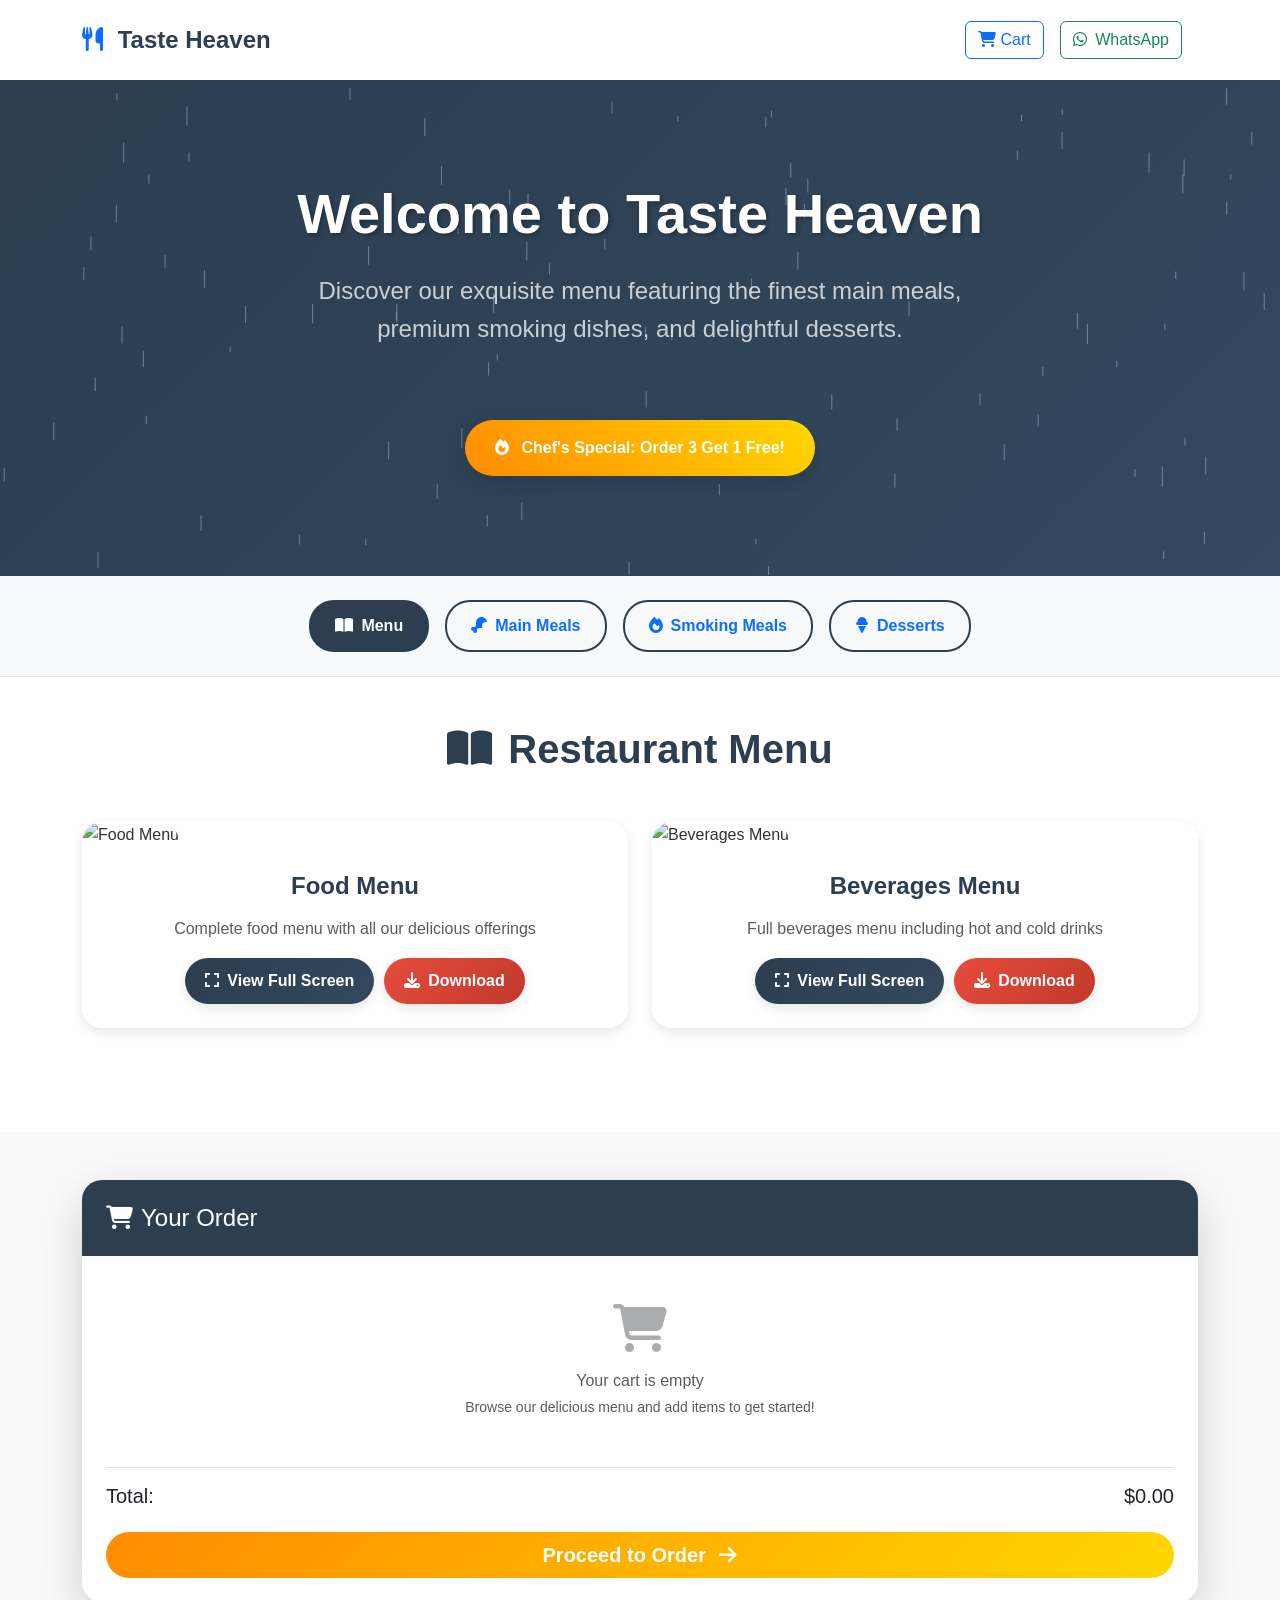
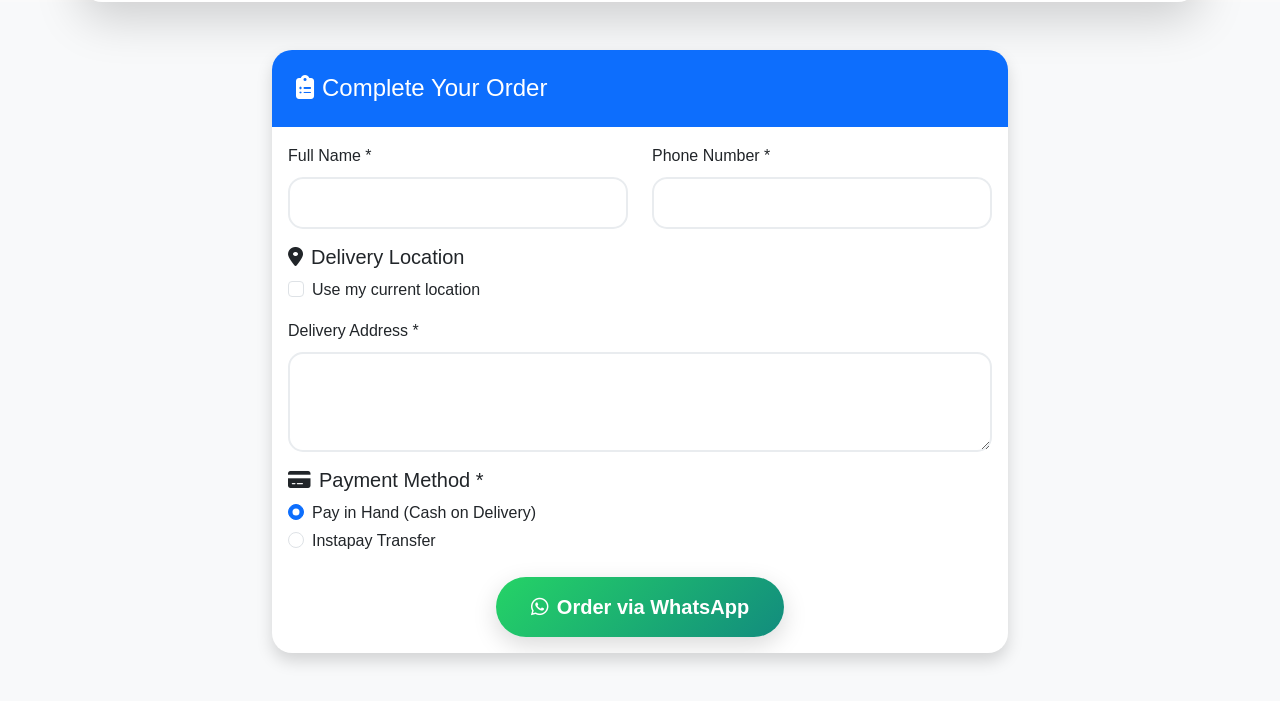
==== index.html @ 7d88e405 "rename home page" ====
<!DOCTYPE html>
<html lang="en">
<head>
    <meta charset="UTF-8">
    <meta name="viewport" content="width=device-width, initial-scale=1.0">
    <title>Restaurant Menu - Delicious Meals</title>
    <link href="https://cdnjs.cloudflare.com/ajax/libs/bootstrap/5.3.0/css/bootstrap.min.css" rel="stylesheet">
    <link href="https://cdnjs.cloudflare.com/ajax/libs/font-awesome/6.4.0/css/all.min.css" rel="stylesheet">
    <link rel="stylesheet" href="newPage.css">
</head>
<body>
    <!-- Navigation -->
    <nav class="navbar navbar-expand-lg navbar-light bg-white shadow-sm">
        <div class="container">
            <a class="navbar-brand fw-bold" href="#">
                <i class="fas fa-utensils me-2 text-primary"></i>
                <span id="site-title">Taste Heaven</span>
            </a>
            <div class="d-flex align-items-center">
                <button class="btn btn-outline-primary position-relative me-3" onclick="toggleCart()">
                    <i class="fas fa-shopping-cart"></i>
                    Cart
                    <span id="cart-count" class="badge bg-danger position-absolute top-0 start-100 translate-middle" style="display: none;">0</span>
                </button>
                <a href="#" class="btn btn-outline-success me-3" id="whatsappNavButton" title="Order on WhatsApp">
                    <i class="fab fa-whatsapp me-1"></i> WhatsApp
                </a>
            </div>
        </div>
    </nav>

    <!-- Hero Section -->
    <section class="hero-section text-center">
        <canvas id="rainCanvas"></canvas>
        <div class="container">
            <div class="row justify-content-center">
                <div class="col-md-10 col-lg-8">
                    <h1 class="display-3 fw-bolder mb-4">Welcome to Taste Heaven</h1>
                    <p class="lead fs-4 mb-5 opacity-75">Discover our exquisite menu featuring the finest main meals, premium smoking dishes, and delightful desserts.</p>
                </div>
            </div>
            <div class="sale-badge-container text-center mt-4">
                 <div class="sale-badge d-inline-block">
                    <i class="fas fa-fire me-2"></i> Chef's Special: Order 3 Get 1 Free!
                </div>
            </div>
        </div>
    </section>

    <!-- Menu Categories Navigation -->
    <section class="menu-nav-section py-4 bg-light">
        <div class="container">
            <div class="row justify-content-center">
                <div class="col-12">
                    <div class="d-flex justify-content-center flex-wrap gap-3">
                        <button class="btn btn-outline-primary category-btn active" data-category="menu">
                            <i class="fas fa-book-open me-2"></i>Menu
                        </button>
                        <button class="btn btn-outline-primary category-btn" data-category="main-meals">
                            <i class="fas fa-drumstick-bite me-2"></i>Main Meals
                        </button>
                        <button class="btn btn-outline-primary category-btn" data-category="smoking-meals">
                            <i class="fas fa-fire me-2"></i>Smoking Meals
                        </button>
                        <button class="btn btn-outline-primary category-btn" data-category="desserts">
                            <i class="fas fa-ice-cream me-2"></i>Desserts
                        </button>
                    </div>
                </div>
            </div>
        </div>
    </section>

    <!-- Menu Section -->
    <section class="menu-section py-5">
        <div class="container">
            <!-- Menu Section -->
            <div class="menu-category" id="menu">
                <h2 class="section-title text-center mb-5">
                    <i class="fas fa-book-open me-3"></i>Restaurant Menu
                </h2>
                <div class="row justify-content-center" id="menu-container">
                    <!-- Menu cards will be dynamically inserted here -->
                </div>
            </div>

            <!-- Main Meals Section -->
            <div class="menu-category" id="main-meals" style="display: none;">
                <h2 class="section-title text-center mb-5">
                    <i class="fas fa-drumstick-bite me-3"></i>Main Meals
                </h2>
                <div class="row" id="main-meals-container">
                    <!-- Main meal cards will be dynamically inserted here -->
                </div>
            </div>

            <!-- Smoking Meals Section -->
            <div class="menu-category" id="smoking-meals" style="display: none;">
                <h2 class="section-title text-center mb-5">
                    <i class="fas fa-fire me-3"></i>Smoking Meals
                </h2>
                <div class="row" id="smoking-meals-container">
                    <!-- Smoking meal cards will be dynamically inserted here -->
                </div>
            </div>

            <!-- Desserts Section -->
            <div class="menu-category" id="desserts" style="display: none;">
                <h2 class="section-title text-center mb-5">
                    <i class="fas fa-ice-cream me-3"></i>Desserts
                </h2>
                <div class="row" id="desserts-container">
                    <!-- Dessert cards will be dynamically inserted here -->
                </div>
            </div>
        </div>
    </section>

    <!-- Cart Section -->
    <div id="cartSection" class="container mt-5">
        <div class="card shadow-lg">
            <div class="card-header">
                <h4 class="mb-0"><i class="fas fa-shopping-cart me-2"></i>Your Order</h4>
            </div>
            <div class="card-body p-4">
                <div id="cartItems" class="mb-4">
                    <!-- Cart items will be dynamically inserted here -->
                </div>
                <div class="d-flex justify-content-between align-items-center border-top pt-3">
                    <h5 class="mb-0">Total:</h5>
                    <h5 class="mb-0 cart-total" id="cartTotal">$0.00</h5>
                </div>
                <div class="text-center mt-4">
                    <button class="btn btn-checkout btn-lg w-100" onclick="proceedToOrder()">
                        Proceed to Order <i class="fas fa-arrow-right ms-2"></i>
                    </button>
                </div>
            </div>
        </div>
    </div>

    <!-- Order Section -->
    <section class="py-5 bg-light" id="orderSection">
        <div class="container">
            <div class="row justify-content-center">
                <div class="col-lg-8">
                    <div class="card shadow">
                        <div class="card-header bg-primary text-white">
                            <h4 class="mb-0"><i class="fas fa-clipboard-list me-2"></i>Complete Your Order</h4>
                        </div>
                        <div class="card-body">
                            <form id="orderForm">
                                <div class="row">
                                    <div class="col-md-6 mb-3">
                                        <label for="customerName" class="form-label">Full Name *</label>
                                        <input type="text" class="form-control" id="customerName" required>
                                    </div>
                                    <div class="col-md-6 mb-3">
                                        <label for="customerPhone" class="form-label">Phone Number *</label>
                                        <input type="tel" class="form-control" id="customerPhone" required>
                                    </div>
                                </div>

                                <!-- Location Section -->
                                <div class="location-section">
                                    <h5><i class="fas fa-map-marker-alt me-2"></i>Delivery Location</h5>
                                    <div class="form-check mb-3">
                                        <input class="form-check-input" type="checkbox" id="useCurrentLocation">
                                        <label class="form-check-label" for="useCurrentLocation">
                                            Use my current location
                                        </label>
                                    </div>
                                    <div class="mb-3">
                                        <label for="deliveryAddress" class="form-label">Delivery Address *</label>
                                        <textarea class="form-control" id="deliveryAddress" rows="3" required></textarea>
                                    </div>
                                </div>

                                <!-- Payment Method -->
                                <div class="mb-4">
                                    <h5><i class="fas fa-credit-card me-2"></i>Payment Method *</h5>
                                    <div class="form-check">
                                        <input class="form-check-input" type="radio" name="paymentMethod" id="payInHand" value="Pay in Hand" required checked>
                                        <label class="form-check-label" for="payInHand">
                                            Pay in Hand (Cash on Delivery)
                                        </label>
                                    </div>
                                    <div class="form-check">
                                        <input class="form-check-input" type="radio" name="paymentMethod" id="instapay" value="Instapay" required>
                                        <label class="form-check-label" for="instapay">
                                            Instapay Transfer
                                        </label>
                                    </div>
                                </div>

                                <div class="text-center">
                                    <button type="submit" class="btn whatsapp-btn btn-lg">
                                        <i class="fab fa-whatsapp me-2"></i>Order via WhatsApp
                                    </button>
                                </div>
                            </form>
                        </div>
                    </div>
                </div>
            </div>
        </div>
    </section>

    <script src="https://cdnjs.cloudflare.com/ajax/libs/bootstrap/5.3.0/js/bootstrap.bundle.min.js"></script>
    <script src="newPage.js"></script>

    <!-- Toast Notification Container -->
    <div id="toast-container"></div>

    <!-- Full-screen Modal for Menu Images -->
    <div id="fullscreenModal" class="fullscreen-modal">
        <span class="modal-close" onclick="closeFullscreen()">&times;</span>
        <button class="modal-download" onclick="downloadCurrentImage()">
            <i class="fas fa-download me-2"></i>Download
        </button>
        <div class="fullscreen-modal-content">
            <img id="fullscreenImage" src="" alt="Menu">
        </div>
    </div>
</body>
</html>
---- newPage.css ----
:root {
    --primary-color: #2c3e50;
    --accent-color: #e74c3c;
    --text-color: #333;
    --bg-light: #f8f9fa;
    --shadow-light: 0 4px 12px rgba(0,0,0,0.1);
    --shadow-dark: 0 8px 25px rgba(0,0,0,0.15);
    --restaurant-orange: #ff8c00;
    --restaurant-gold: #ffd700;
}

body {
    font-family: 'Segoe UI', Tahoma, Geneva, Verdana, sans-serif;
    color: var(--text-color);
    line-height: 1.6;
    background: #fafafa;
}

.hero-section {
    background: linear-gradient(135deg, var(--primary-color), #34495e);
    color: white;
    padding: 100px 0;
    text-align: center;
    position: relative;
    overflow: hidden;
}

#rainCanvas {
    position: absolute;
    top: 0;
    left: 0;
    width: 100%;
    height: 100%;
    z-index: 0;
}

.hero-section .container {
    position: relative;
    z-index: 1;
}

.hero-section h1 {
    font-size: 3.5rem;
    font-weight: 700;
    margin-bottom: 1.5rem;
    text-shadow: 2px 2px 4px rgba(0,0,0,0.3);
}

.hero-section .lead {
    font-size: 1.3rem;
    margin-bottom: 2rem;
    opacity: 0.9;
}

.sale-badge {
    background: linear-gradient(45deg, var(--restaurant-orange), var(--restaurant-gold));
    color: white;
    padding: 15px 30px;
    border-radius: 50px;
    font-weight: bold;
    box-shadow: var(--shadow-dark);
    animation: pulse-badge 2s infinite;
}

@keyframes pulse-badge {
    0%, 100% { transform: scale(1); }
    50% { transform: scale(1.05); }
}

/* Menu Navigation */
.menu-nav-section {
    border-bottom: 1px solid #dee2e6;
}

.category-btn {
    padding: 12px 24px;
    font-weight: 600;
    border-radius: 25px;
    transition: all 0.3s ease;
    border: 2px solid var(--primary-color);
}

.category-btn:hover {
    background: var(--primary-color);
    color: white;
    transform: translateY(-2px);
}

.category-btn.active {
    background: var(--primary-color);
    color: white;
    border-color: var(--primary-color);
}

/* Menu Section */
.menu-section {
    background: white;
}

.section-title {
    color: var(--primary-color);
    font-weight: 700;
    font-size: 2.5rem;
    margin-bottom: 3rem;
}

/* Menu Item Cards */
.menu-item-card {
    background: white;
    border-radius: 20px;
    box-shadow: var(--shadow-light);
    transition: all 0.4s ease;
    overflow: hidden;
    margin-bottom: 2rem;
    border: none;
}

.menu-item-card:hover {
    transform: translateY(-10px);
    box-shadow: var(--shadow-dark);
}

/* Menu PDF Cards */
.menu-pdf-card {
    background: white;
    border-radius: 20px;
    box-shadow: var(--shadow-light);
    transition: all 0.4s ease;
    overflow: hidden;
    margin-bottom: 2rem;
    border: none;
    cursor: pointer;
}

.menu-pdf-card:hover {
    transform: translateY(-10px);
    box-shadow: var(--shadow-dark);
}

.menu-pdf-image {
    width: 100%;
    height: 400px;
    object-fit: cover;
    border-radius: 20px 20px 0 0;
}

.menu-pdf-content {
    padding: 1.5rem;
    text-align: center;
}

.menu-pdf-title {
    font-size: 1.5rem;
    font-weight: 700;
    color: var(--primary-color);
    margin-bottom: 1rem;
}

.menu-pdf-actions {
    display: flex;
    gap: 10px;
    justify-content: center;
}

.fullscreen-btn, .download-btn {
    background: linear-gradient(135deg, var(--primary-color), #34495e);
    border: none;
    padding: 10px 20px;
    font-weight: bold;
    border-radius: 25px;
    transition: all 0.4s ease;
    color: white;
    box-shadow: var(--shadow-light);
}

.fullscreen-btn:hover, .download-btn:hover {
    background: linear-gradient(135deg, #34495e, var(--primary-color));
    transform: translateY(-2px);
    box-shadow: var(--shadow-dark);
    color: white;
}

.download-btn {
    background: linear-gradient(135deg, var(--accent-color), #c0392b);
}

.download-btn:hover {
    background: linear-gradient(135deg, #c0392b, var(--accent-color));
}

/* Full-screen Modal */
.fullscreen-modal {
    display: none;
    position: fixed;
    z-index: 9999;
    left: 0;
    top: 0;
    width: 100%;
    height: 100%;
    background-color: rgba(0, 0, 0, 0.9);
}

.fullscreen-modal-content {
    position: absolute;
    top: 50%;
    left: 50%;
    transform: translate(-50%, -50%);
    max-width: 90%;
    max-height: 90%;
}

.fullscreen-modal img {
    width: 100%;
    height: auto;
    border-radius: 10px;
}

.modal-close {
    position: absolute;
    top: 20px;
    right: 35px;
    color: #f1f1f1;
    font-size: 40px;
    font-weight: bold;
    cursor: pointer;
    z-index: 10000;
}

.modal-close:hover {
    color: var(--accent-color);
}

.modal-download {
    position: absolute;
    top: 20px;
    left: 35px;
    background: var(--accent-color);
    color: white;
    border: none;
    padding: 10px 20px;
    border-radius: 25px;
    cursor: pointer;
    font-weight: bold;
    z-index: 10000;
}

.modal-download:hover {
    background: #c0392b;
}

.menu-item-image {
    width: 100%;
    height: 250px;
    object-fit: cover;
    border-radius: 20px 20px 0 0;
}

.menu-item-content {
    padding: 1.5rem;
}

.menu-item-title {
    font-size: 1.5rem;
    font-weight: 700;
    color: var(--primary-color);
    margin-bottom: 0.5rem;
}

.menu-item-description {
    color: #666;
    font-size: 0.95rem;
    margin-bottom: 1rem;
    line-height: 1.5;
}

.menu-item-price {
    font-size: 1.5rem;
    font-weight: 700;
    color: var(--accent-color);
    margin-bottom: 1rem;
}

.menu-item-actions {
    display: flex;
    align-items: center;
    justify-content: space-between;
    margin-top: 1rem;
}

.quantity-control {
    display: flex;
    align-items: center;
    background: #f8f9fa;
    border-radius: 25px;
    padding: 5px;
}

.quantity-control button {
    background: var(--primary-color);
    color: white;
    border: none;
    width: 35px;
    height: 35px;
    border-radius: 50%;
    font-weight: bold;
    transition: all 0.3s ease;
}

.quantity-control button:hover {
    background: var(--accent-color);
    transform: scale(1.1);
}

.quantity-control span {
    margin: 0 15px;
    font-weight: 600;
    min-width: 30px;
    text-align: center;
}

.add-to-cart-btn {
    background: linear-gradient(135deg, var(--accent-color), #c0392b);
    border: none;
    padding: 12px 20px;
    font-weight: bold;
    border-radius: 25px;
    transition: all 0.4s ease;
    color: white;
    box-shadow: var(--shadow-light);
    position: relative;
    overflow: hidden;
}

.add-to-cart-btn:hover {
    background: linear-gradient(135deg, #c0392b, #a93226);
    transform: translateY(-2px);
    box-shadow: var(--shadow-dark);
    color: white;
}

.add-to-cart-btn::before {
    content: '';
    position: absolute;
    top: 0;
    left: -100%;
    width: 100%;
    height: 100%;
    background: linear-gradient(90deg, transparent, rgba(255,255,255,0.3), transparent);
    transition: left 0.5s ease;
}

.add-to-cart-btn:hover::before {
    left: 100%;
}

/* Cart Styles */
#cart-count {
    background: var(--accent-color);
    color: white;
    border-radius: 50%;
    padding: 5px 8px;
    font-size: 12px;
    font-weight: bold;
    animation: bounce 0.6s ease;
}

@keyframes bounce {
    0%, 20%, 50%, 80%, 100% { transform: translateY(0); }
    40% { transform: translateY(-10px); }
    60% { transform: translateY(-5px); }
}

.cart-item {
    border-bottom: 1px solid #eee;
    padding: 1rem 0;
    display: flex;
    align-items: center;
    gap: 1rem;
}

.cart-item:last-child {
    border-bottom: none;
}

.cart-item-image {
    width: 80px;
    height: 80px;
    object-fit: cover;
    border-radius: 10px;
}

.cart-item-details {
    flex: 1;
}

.cart-item-title {
    font-weight: 600;
    margin-bottom: 0.25rem;
}

.cart-item-price {
    color: var(--accent-color);
    font-weight: 600;
}

.cart-item-actions {
    display: flex;
    align-items: center;
    gap: 1rem;
}

.cart-item-quantity {
    display: flex;
    align-items: center;
    background: #f8f9fa;
    border-radius: 20px;
    padding: 5px;
}

.cart-item-quantity button {
    background: var(--primary-color);
    color: white;
    border: none;
    width: 30px;
    height: 30px;
    border-radius: 50%;
    font-size: 14px;
    font-weight: bold;
}

.cart-item-quantity span {
    margin: 0 10px;
    font-weight: 600;
    min-width: 20px;
    text-align: center;
}

.cart-item-delete-btn {
    background: var(--accent-color);
    color: white;
    border: none;
    width: 35px;
    height: 35px;
    border-radius: 50%;
    transition: all 0.3s ease;
}

.cart-item-delete-btn:hover {
    background: #c0392b;
    transform: scale(1.1);
}

/* Button Styles */
.btn-primary {
    background: linear-gradient(135deg, var(--accent-color), #c0392b);
    border: none;
    padding: 15px 35px;
    font-weight: bold;
    border-radius: 30px;
    transition: all 0.4s ease;
    font-size: 18px;
    box-shadow: var(--shadow-dark);
}

.btn-primary:hover {
    background: linear-gradient(135deg, #c0392b, #a93226);
    transform: translateY(-3px);
    box-shadow: 0 10px 30px rgba(231, 76, 60, 0.4);
}

.whatsapp-btn {
    background: linear-gradient(135deg, #25D366, #128C7E);
    border: none;
    padding: 15px 35px;
    font-weight: bold;
    border-radius: 30px;
    transition: all 0.4s ease;
    color: white;
    box-shadow: var(--shadow-dark);
}

.whatsapp-btn:hover {
    background: linear-gradient(135deg, #128C7E, #075E54);
    transform: translateY(-3px);
    box-shadow: 0 10px 30px rgba(37, 211, 102, 0.4);
    color: white;
}

.btn-checkout {
    background: linear-gradient(135deg, var(--restaurant-orange), var(--restaurant-gold));
    border: none;
    color: white;
    font-weight: bold;
    border-radius: 30px;
    transition: all 0.4s ease;
}

.btn-checkout:hover {
    background: linear-gradient(135deg, var(--restaurant-gold), var(--restaurant-orange));
    transform: translateY(-3px);
    color: white;
}

/* Form Styles */
.form-control {
    border-radius: 15px;
    border: 2px solid #e9ecef;
    padding: 12px 18px;
    transition: all 0.3s ease;
}

.form-control:focus {
    border-color: var(--primary-color);
    box-shadow: 0 0 0 0.2rem rgba(44, 62, 80, 0.25);
}

/* Card Styles */
.card {
    border: none;
    border-radius: 20px;
    box-shadow: var(--shadow-light);
    overflow: hidden;
}

.card-header {
    background: var(--primary-color);
    color: white;
    border: none;
    padding: 1.5rem;
}

/* Navigation Styles */
.navbar {
    padding: 1rem 0;
    transition: all 0.3s ease;
}

.navbar-brand {
    font-size: 1.5rem;
    color: var(--primary-color);
}

/* Toast Notifications */
#toast-container {
    position: fixed;
    top: 20px;
    right: 20px;
    z-index: 9999;
    max-width: 350px;
}

.toast-notification {
    background: #333;
    color: white;
    padding: 15px 20px;
    border-radius: 10px;
    margin-bottom: 10px;
    box-shadow: var(--shadow-dark);
    transform: translateX(100%);
    opacity: 0;
    transition: all 0.4s ease;
}

.toast-notification.show {
    transform: translateX(0);
    opacity: 1;
}

.toast-notification.error {
    background: var(--accent-color);
}

.toast-notification.success {
    background: #28a745;
}

.toast-notification.info {
    background: #17a2b8;
}

/* Responsive Design */
@media (max-width: 768px) {
    .hero-section {
        padding: 60px 0;
    }
    
    .hero-section h1 {
        font-size: 2.2rem;
        line-height: 1.2;
    }
    
    .hero-section .lead {
        font-size: 1.1rem;
        margin-bottom: 1.5rem;
    }
    
    .sale-badge {
        padding: 10px 20px;
        font-size: 14px;
    }
    
    /* Menu navigation improvements */
    .menu-nav-section {
        padding: 20px 0;
    }
    
    .category-btn {
        padding: 8px 16px;
        font-size: 13px;
        margin: 5px;
        min-width: auto;
    }
    
    /* Menu item cards mobile optimization */
    .menu-item-card {
        margin-bottom: 1rem;
        border-radius: 15px;
    }
    
    .menu-item-image {
        height: 180px;
    }
    
    .menu-item-content {
        padding: 1rem;
    }
    
    .menu-item-title {
        font-size: 1.2rem;
        margin-bottom: 0.5rem;
    }
    
    .menu-item-description {
        font-size: 0.85rem;
        margin-bottom: 0.8rem;
        line-height: 1.4;
    }
    
    .menu-item-price {
        font-size: 1.3rem;
        margin-bottom: 0.8rem;
    }
    
    .menu-item-actions {
        flex-direction: column;
        gap: 0.8rem;
        align-items: stretch;
    }
    
    .quantity-control {
        justify-content: center;
        padding: 8px;
    }
    
    .quantity-control button {
        width: 32px;
        height: 32px;
        font-size: 16px;
    }
    
    .quantity-control span {
        margin: 0 12px;
        font-size: 16px;
    }
    
    .add-to-cart-btn {
        padding: 10px 16px;
        font-size: 14px;
        border-radius: 20px;
    }
    
    /* Menu PDF cards mobile optimization */
    .menu-pdf-card {
        margin-bottom: 1.5rem;
        border-radius: 15px;
    }
    
    .menu-pdf-image {
        height: 250px;
    }
    
    .menu-pdf-content {
        padding: 1rem;
    }
    
    .menu-pdf-title {
        font-size: 1.3rem;
        margin-bottom: 0.8rem;
    }
    
    .menu-pdf-actions {
        flex-direction: column;
        gap: 8px;
    }
    
    .fullscreen-btn, .download-btn {
        padding: 8px 16px;
        font-size: 13px;
        border-radius: 20px;
    }
    
    /* Cart improvements */
    .cart-item {
        padding: 0.8rem 0;
        gap: 0.8rem;
    }
    
    .cart-item-image {
        width: 60px;
        height: 60px;
    }
    
    .cart-item-title {
        font-size: 14px;
    }
    
    .cart-item-price {
        font-size: 13px;
    }
    
    .cart-item-quantity button {
        width: 28px;
        height: 28px;
        font-size: 12px;
    }
    
    .cart-item-quantity span {
        margin: 0 8px;
        font-size: 14px;
    }
    
    .cart-item-delete-btn {
        width: 30px;
        height: 30px;
        font-size: 12px;
    }
    
    /* Modal improvements */
    .modal-close {
        font-size: 28px;
        top: 15px;
        right: 15px;
    }
    
    .modal-download {
        top: 15px;
        left: 15px;
        padding: 6px 12px;
        font-size: 12px;
        border-radius: 15px;
    }
    
    .fullscreen-modal-content {
        max-width: 95%;
        max-height: 85%;
    }
    
    /* Section spacing */
    .menu-section {
        padding: 2rem 0;
    }
    
    .section-title {
        font-size: 2rem;
        margin-bottom: 2rem;
    }
    
    /* Form improvements */
    .form-control {
        padding: 10px 15px;
        font-size: 14px;
    }
    
    .btn-lg {
        padding: 12px 25px;
        font-size: 16px;
    }
    
    /* Navigation improvements */
    .navbar {
        padding: 0.8rem 0;
    }
    
    .navbar-brand {
        font-size: 1.3rem;
    }
    
    .btn {
        font-size: 13px;
        padding: 8px 16px;
    }
}

/* Extra small devices (phones, 576px and down) */
@media (max-width: 576px) {
    .hero-section {
        padding: 40px 0;
    }
    
    .hero-section h1 {
        font-size: 1.8rem;
    }
    
    .hero-section .lead {
        font-size: 1rem;
    }
    
    .category-btn {
        padding: 6px 12px;
        font-size: 12px;
        margin: 3px;
    }
    
    .menu-item-image {
        height: 150px;
    }
    
    .menu-item-title {
        font-size: 1.1rem;
    }
    
    .menu-item-description {
        font-size: 0.8rem;
    }
    
    .menu-item-price {
        font-size: 1.2rem;
    }
    
    .menu-pdf-image {
        height: 200px;
    }
    
    .section-title {
        font-size: 1.8rem;
    }
    
    .container {
        padding-left: 10px;
        padding-right: 10px;
    }
}

/* Touch-friendly enhancements */
@media (max-width: 768px) and (pointer: coarse) {
    /* Increase touch targets for better mobile interaction */
    .btn, .category-btn {
        min-height: 44px; /* Apple's recommended touch target */
        min-width: 44px;
    }
    
    .add-to-cart-btn {
        min-height: 48px;
        font-weight: 600;
    }
    
    .quantity-control button {
        min-height: 40px;
        min-width: 40px;
    }
    
    .cart-item-delete-btn {
        min-height: 40px;
        min-width: 40px;
    }
    
    /* Improve spacing for finger navigation */
    .menu-item-actions {
        gap: 1rem;
    }
    
    .cart-item-actions {
        gap: 1rem;
    }
}
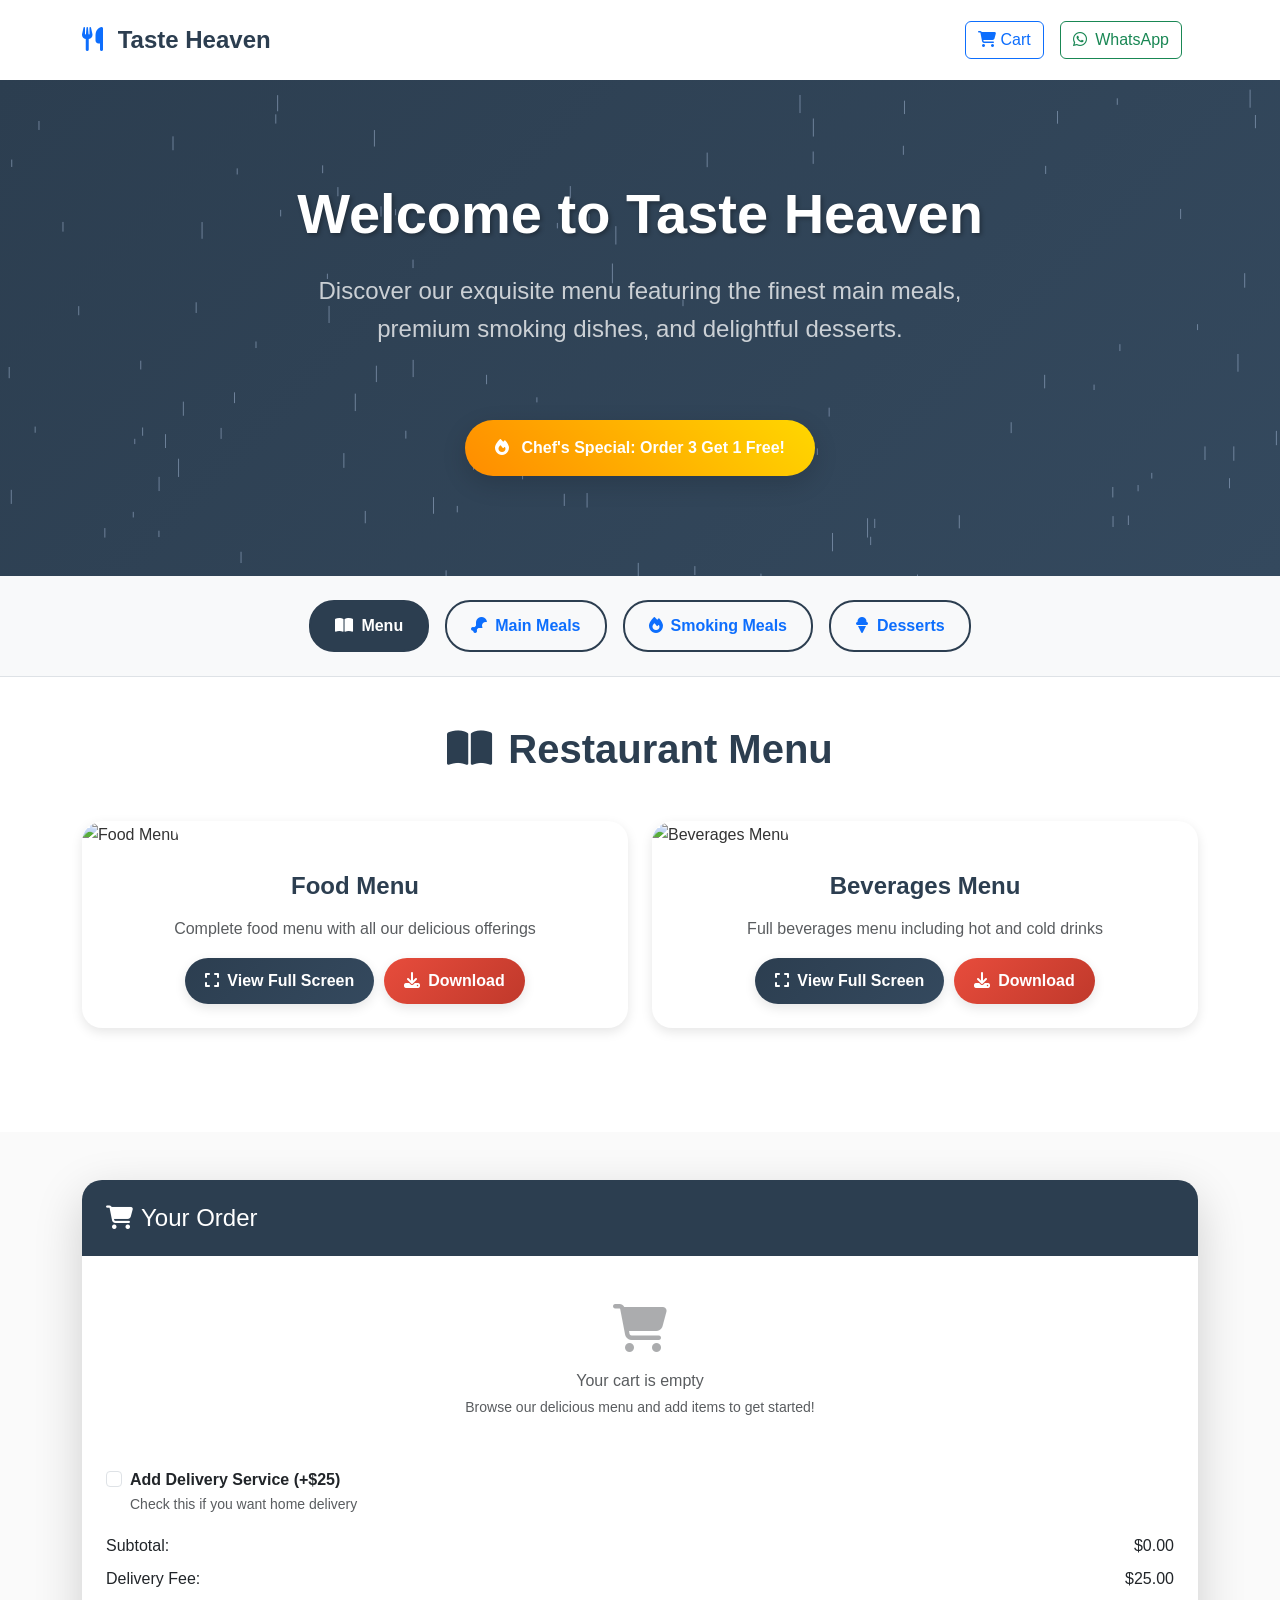
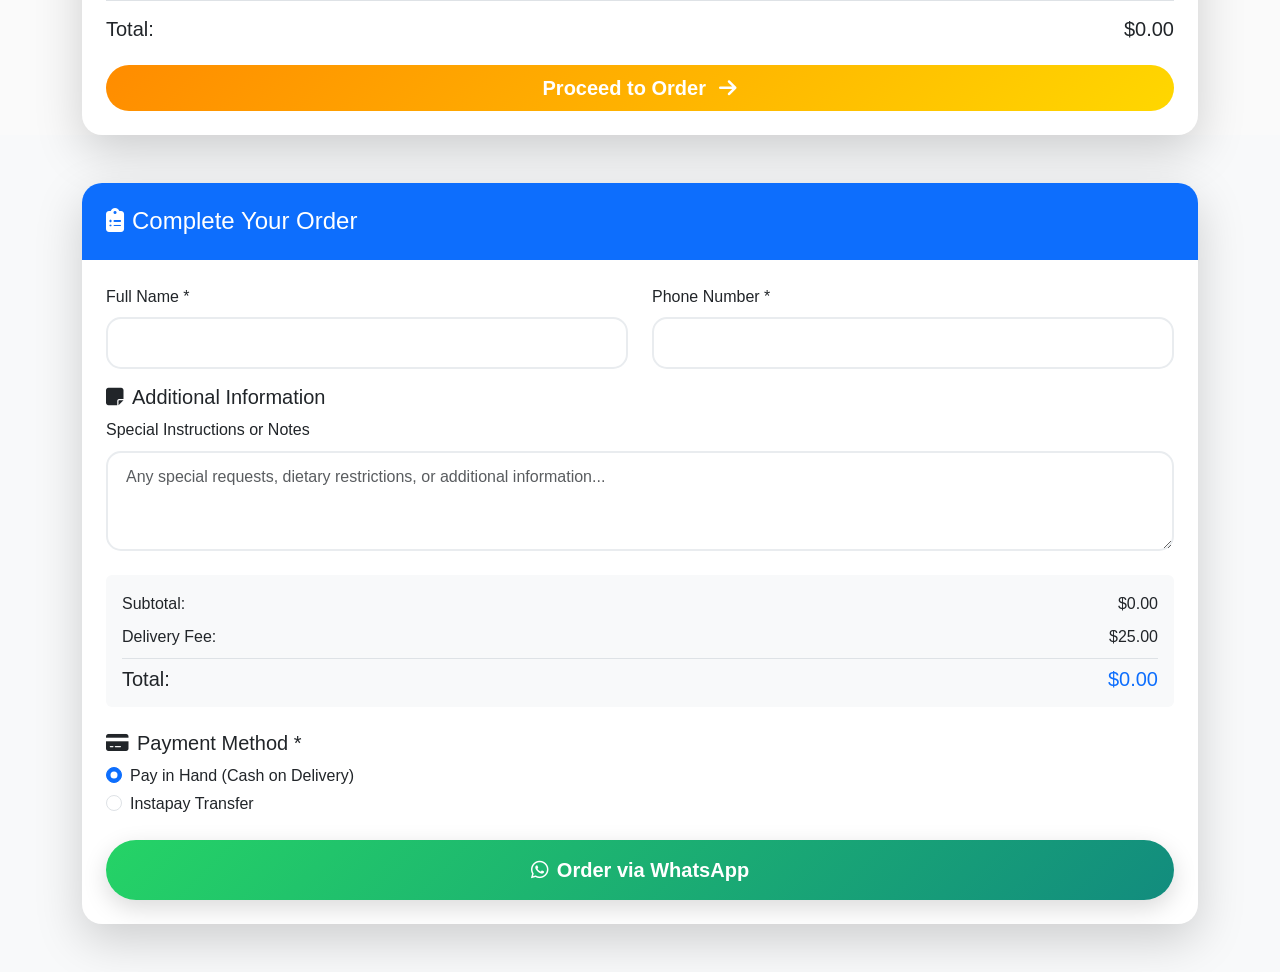
==== commit b77bee7a: "full english" ====
--- a/index.html
+++ b/index.html
@@ -126,10 +126,41 @@
                 <div id="cartItems" class="mb-4">
                     <!-- Cart items will be dynamically inserted here -->
                 </div>
-                <div class="d-flex justify-content-between align-items-center border-top pt-3">
-                    <h5 class="mb-0">Total:</h5>
-                    <h5 class="mb-0 cart-total" id="cartTotal">$0.00</h5>
-                </div>
+                <!-- Delivery Option in Cart -->
+                <div class="delivery-option mt-3 mb-3">
+                    <div class="form-check">
+                        <input class="form-check-input" type="checkbox" id="cartDeliveryOption" onchange="updateCartTotal()">
+                        <label class="form-check-label" for="cartDeliveryOption">
+                            <strong>Add Delivery Service (+$25)</strong>
+                            <small class="text-muted d-block">Check this if you want home delivery</small>
+                        </label>
+                    </div>
+                    
+                    <!-- Hidden Location Detection -->
+                    <div class="form-check mt-2" id="locationCheckContainer" style="display: none;">
+                        <input class="form-check-input" type="checkbox" id="useCurrentLocation">
+                        <label class="form-check-label" for="useCurrentLocation">
+                            Use my current location for delivery
+                        </label>
+                    </div>
+                </div>
+
+                <!-- Cart Total with Delivery -->
+                <div class="cart-summary">
+                    <div class="d-flex justify-content-between align-items-center mb-2">
+                        <span>Subtotal:</span>
+                        <span id="cartSubtotal">$0.00</span>
+                    </div>
+                    <div class="d-flex justify-content-between align-items-center mb-2" id="cartDeliveryFeeRow" style="display: none;">
+                        <span>Delivery Fee:</span>
+                        <span>$25.00</span>
+                    </div>
+                    <div class="d-flex justify-content-between align-items-center border-top pt-3">
+                        <h5 class="mb-0">Total:</h5>
+                        <h5 class="mb-0 cart-total" id="cartTotal">$0.00</h5>
+                    </div>
+                </div>
+                
                 <div class="text-center mt-4">
                     <button class="btn btn-checkout btn-lg w-100" onclick="proceedToOrder()">
                         Proceed to Order <i class="fas fa-arrow-right ms-2"></i>
@@ -142,65 +173,73 @@
     <!-- Order Section -->
     <section class="py-5 bg-light" id="orderSection">
         <div class="container">
-            <div class="row justify-content-center">
-                <div class="col-lg-8">
-                    <div class="card shadow">
-                        <div class="card-header bg-primary text-white">
-                            <h4 class="mb-0"><i class="fas fa-clipboard-list me-2"></i>Complete Your Order</h4>
-                        </div>
-                        <div class="card-body">
-                            <form id="orderForm">
-                                <div class="row">
-                                    <div class="col-md-6 mb-3">
-                                        <label for="customerName" class="form-label">Full Name *</label>
-                                        <input type="text" class="form-control" id="customerName" required>
-                                    </div>
-                                    <div class="col-md-6 mb-3">
-                                        <label for="customerPhone" class="form-label">Phone Number *</label>
-                                        <input type="tel" class="form-control" id="customerPhone" required>
-                                    </div>
-                                </div>
-
-                                <!-- Location Section -->
-                                <div class="location-section">
-                                    <h5><i class="fas fa-map-marker-alt me-2"></i>Delivery Location</h5>
-                                    <div class="form-check mb-3">
-                                        <input class="form-check-input" type="checkbox" id="useCurrentLocation">
-                                        <label class="form-check-label" for="useCurrentLocation">
-                                            Use my current location
-                                        </label>
-                                    </div>
-                                    <div class="mb-3">
-                                        <label for="deliveryAddress" class="form-label">Delivery Address *</label>
-                                        <textarea class="form-control" id="deliveryAddress" rows="3" required></textarea>
-                                    </div>
-                                </div>
-
-                                <!-- Payment Method -->
-                                <div class="mb-4">
-                                    <h5><i class="fas fa-credit-card me-2"></i>Payment Method *</h5>
-                                    <div class="form-check">
-                                        <input class="form-check-input" type="radio" name="paymentMethod" id="payInHand" value="Pay in Hand" required checked>
-                                        <label class="form-check-label" for="payInHand">
-                                            Pay in Hand (Cash on Delivery)
-                                        </label>
-                                    </div>
-                                    <div class="form-check">
-                                        <input class="form-check-input" type="radio" name="paymentMethod" id="instapay" value="Instapay" required>
-                                        <label class="form-check-label" for="instapay">
-                                            Instapay Transfer
-                                        </label>
-                                    </div>
-                                </div>
-
-                                <div class="text-center">
-                                    <button type="submit" class="btn whatsapp-btn btn-lg">
-                                        <i class="fab fa-whatsapp me-2"></i>Order via WhatsApp
-                                    </button>
-                                </div>
-                            </form>
-                        </div>
-                    </div>
+            <div class="card shadow-lg">
+                <div class="card-header bg-primary text-white">
+                    <h4 class="mb-0"><i class="fas fa-clipboard-list me-2"></i>Complete Your Order</h4>
+                </div>
+                <div class="card-body p-4">
+                    <form id="orderForm">
+                        <div class="row">
+                            <div class="col-md-6 mb-3">
+                                <label for="customerName" class="form-label">Full Name *</label>
+                                <input type="text" class="form-control" id="customerName" required>
+                            </div>
+                            <div class="col-md-6 mb-3">
+                                <label for="customerPhone" class="form-label">Phone Number *</label>
+                                <input type="tel" class="form-control" id="customerPhone" required>
+                            </div>
+                        </div>
+
+
+
+                        <!-- Additional Notes Section -->
+                        <div class="notes-section mb-4">
+                            <h5><i class="fas fa-sticky-note me-2"></i>Additional Information</h5>
+                            <div class="mb-3">
+                                <label for="customerNotes" class="form-label">Special Instructions or Notes</label>
+                                <textarea class="form-control" id="customerNotes" rows="3" placeholder="Any special requests, dietary restrictions, or additional information..."></textarea>
+                            </div>
+                        </div>
+
+                        <!-- Order Summary -->
+                        <div class="order-summary mb-4 p-3 bg-light rounded">
+                            <div class="d-flex justify-content-between align-items-center mb-2">
+                                <span>Subtotal:</span>
+                                <span id="orderSubtotal">$0.00</span>
+                            </div>
+                            <div class="d-flex justify-content-between align-items-center mb-2" id="deliveryFeeRow" style="display: none;">
+                                <span>Delivery Fee:</span>
+                                <span id="deliveryFeeAmount">$25.00</span>
+                            </div>
+                            <div class="d-flex justify-content-between align-items-center border-top pt-2">
+                                <h5 class="mb-0">Total:</h5>
+                                <h5 class="mb-0 text-primary" id="orderTotal">$0.00</h5>
+                            </div>
+                        </div>
+
+                        <!-- Payment Method -->
+                        <div class="mb-4">
+                            <h5><i class="fas fa-credit-card me-2"></i>Payment Method *</h5>
+                            <div class="form-check">
+                                <input class="form-check-input" type="radio" name="paymentMethod" id="payInHand" value="Pay in Hand" required checked>
+                                <label class="form-check-label" for="payInHand">
+                                    Pay in Hand (Cash on Delivery)
+                                </label>
+                            </div>
+                            <div class="form-check">
+                                <input class="form-check-input" type="radio" name="paymentMethod" id="instapay" value="Instapay" required>
+                                <label class="form-check-label" for="instapay">
+                                    Instapay Transfer
+                                </label>
+                            </div>
+                        </div>
+
+                        <div class="text-center">
+                            <button type="submit" class="btn whatsapp-btn btn-lg w-100">
+                                <i class="fab fa-whatsapp me-2"></i>Order via WhatsApp
+                            </button>
+                        </div>
+                    </form>
                 </div>
             </div>
         </div>
--- a/newPage.css
+++ b/newPage.css
@@ -613,60 +613,80 @@
     
     /* Menu item cards mobile optimization */
     .menu-item-card {
-        margin-bottom: 1rem;
-        border-radius: 15px;
+        margin-bottom: 0.5rem;
+        border-radius: 10px;
     }
     
     .menu-item-image {
-        height: 180px;
+        height: 100px;
     }
     
     .menu-item-content {
-        padding: 1rem;
+        padding: 0.6rem;
     }
     
     .menu-item-title {
-        font-size: 1.2rem;
-        margin-bottom: 0.5rem;
+        font-size: 0.95rem;
+        margin-bottom: 0.3rem;
+        line-height: 1.2;
+        font-weight: 600;
     }
     
     .menu-item-description {
-        font-size: 0.85rem;
-        margin-bottom: 0.8rem;
-        line-height: 1.4;
+        font-size: 0.7rem;
+        margin-bottom: 0.4rem;
+        line-height: 1.2;
+        display: -webkit-box;
+        -webkit-line-clamp: 1;
+        -webkit-box-orient: vertical;
+        overflow: hidden;
+        color: #666;
     }
     
     .menu-item-price {
-        font-size: 1.3rem;
-        margin-bottom: 0.8rem;
+        font-size: 1rem;
+        margin-bottom: 0.4rem;
+        font-weight: 700;
+        color: var(--accent-color);
     }
     
     .menu-item-actions {
-        flex-direction: column;
-        gap: 0.8rem;
-        align-items: stretch;
+        flex-direction: row;
+        gap: 0.4rem;
+        align-items: center;
+        justify-content: space-between;
     }
     
     .quantity-control {
         justify-content: center;
-        padding: 8px;
+        padding: 2px;
+        background: #f8f9fa;
+        border-radius: 15px;
+        min-width: 90px;
     }
     
     .quantity-control button {
-        width: 32px;
-        height: 32px;
-        font-size: 16px;
+        width: 24px;
+        height: 24px;
+        font-size: 12px;
+        font-weight: bold;
     }
     
     .quantity-control span {
-        margin: 0 12px;
-        font-size: 16px;
+        margin: 0 6px;
+        font-size: 12px;
+        font-weight: 600;
+        min-width: 20px;
     }
     
     .add-to-cart-btn {
-        padding: 10px 16px;
-        font-size: 14px;
-        border-radius: 20px;
+        padding: 6px 8px;
+        font-size: 10px;
+        border-radius: 12px;
+        flex: 1;
+        margin-left: 6px;
+        min-height: 32px;
+        font-weight: 600;
     }
     
     /* Menu PDF cards mobile optimization */
@@ -812,19 +832,59 @@
     }
     
     .menu-item-image {
-        height: 150px;
+        height: 80px;
+    }
+    
+    .menu-item-content {
+        padding: 0.4rem;
     }
     
     .menu-item-title {
-        font-size: 1.1rem;
+        font-size: 0.85rem;
+        margin-bottom: 0.2rem;
+        font-weight: 600;
     }
     
     .menu-item-description {
-        font-size: 0.8rem;
+        font-size: 0.65rem;
+        margin-bottom: 0.3rem;
+        -webkit-line-clamp: 1;
+        color: #777;
     }
     
     .menu-item-price {
-        font-size: 1.2rem;
+        font-size: 0.9rem;
+        margin-bottom: 0.3rem;
+        font-weight: 700;
+    }
+    
+    .menu-item-actions {
+        gap: 0.3rem;
+    }
+    
+    .quantity-control {
+        min-width: 75px;
+        padding: 1px;
+    }
+    
+    .quantity-control button {
+        width: 22px;
+        height: 22px;
+        font-size: 11px;
+    }
+    
+    .quantity-control span {
+        margin: 0 4px;
+        font-size: 11px;
+        min-width: 15px;
+    }
+    
+    .add-to-cart-btn {
+        padding: 4px 6px;
+        font-size: 9px;
+        border-radius: 10px;
+        min-height: 28px;
+        margin-left: 4px;
     }
     
     .menu-pdf-image {
@@ -838,6 +898,66 @@
     .container {
         padding-left: 10px;
         padding-right: 10px;
+    }
+}
+
+/* Ultra compact for very small screens */
+@media (max-width: 480px) {
+    .menu-item-card {
+        margin-bottom: 0.4rem;
+        border-radius: 8px;
+    }
+    
+    .menu-item-image {
+        height: 70px;
+    }
+    
+    .menu-item-content {
+        padding: 0.3rem;
+    }
+    
+    .menu-item-title {
+        font-size: 0.8rem;
+        margin-bottom: 0.15rem;
+    }
+    
+    .menu-item-description {
+        font-size: 0.6rem;
+        margin-bottom: 0.25rem;
+    }
+    
+    .menu-item-price {
+        font-size: 0.85rem;
+        margin-bottom: 0.25rem;
+    }
+    
+    .menu-item-actions {
+        gap: 0.25rem;
+    }
+    
+    .quantity-control {
+        min-width: 65px;
+        border-radius: 12px;
+    }
+    
+    .quantity-control button {
+        width: 20px;
+        height: 20px;
+        font-size: 10px;
+    }
+    
+    .quantity-control span {
+        margin: 0 3px;
+        font-size: 10px;
+        min-width: 12px;
+    }
+    
+    .add-to-cart-btn {
+        padding: 3px 5px;
+        font-size: 8px;
+        border-radius: 8px;
+        min-height: 26px;
+        margin-left: 3px;
     }
 }
 
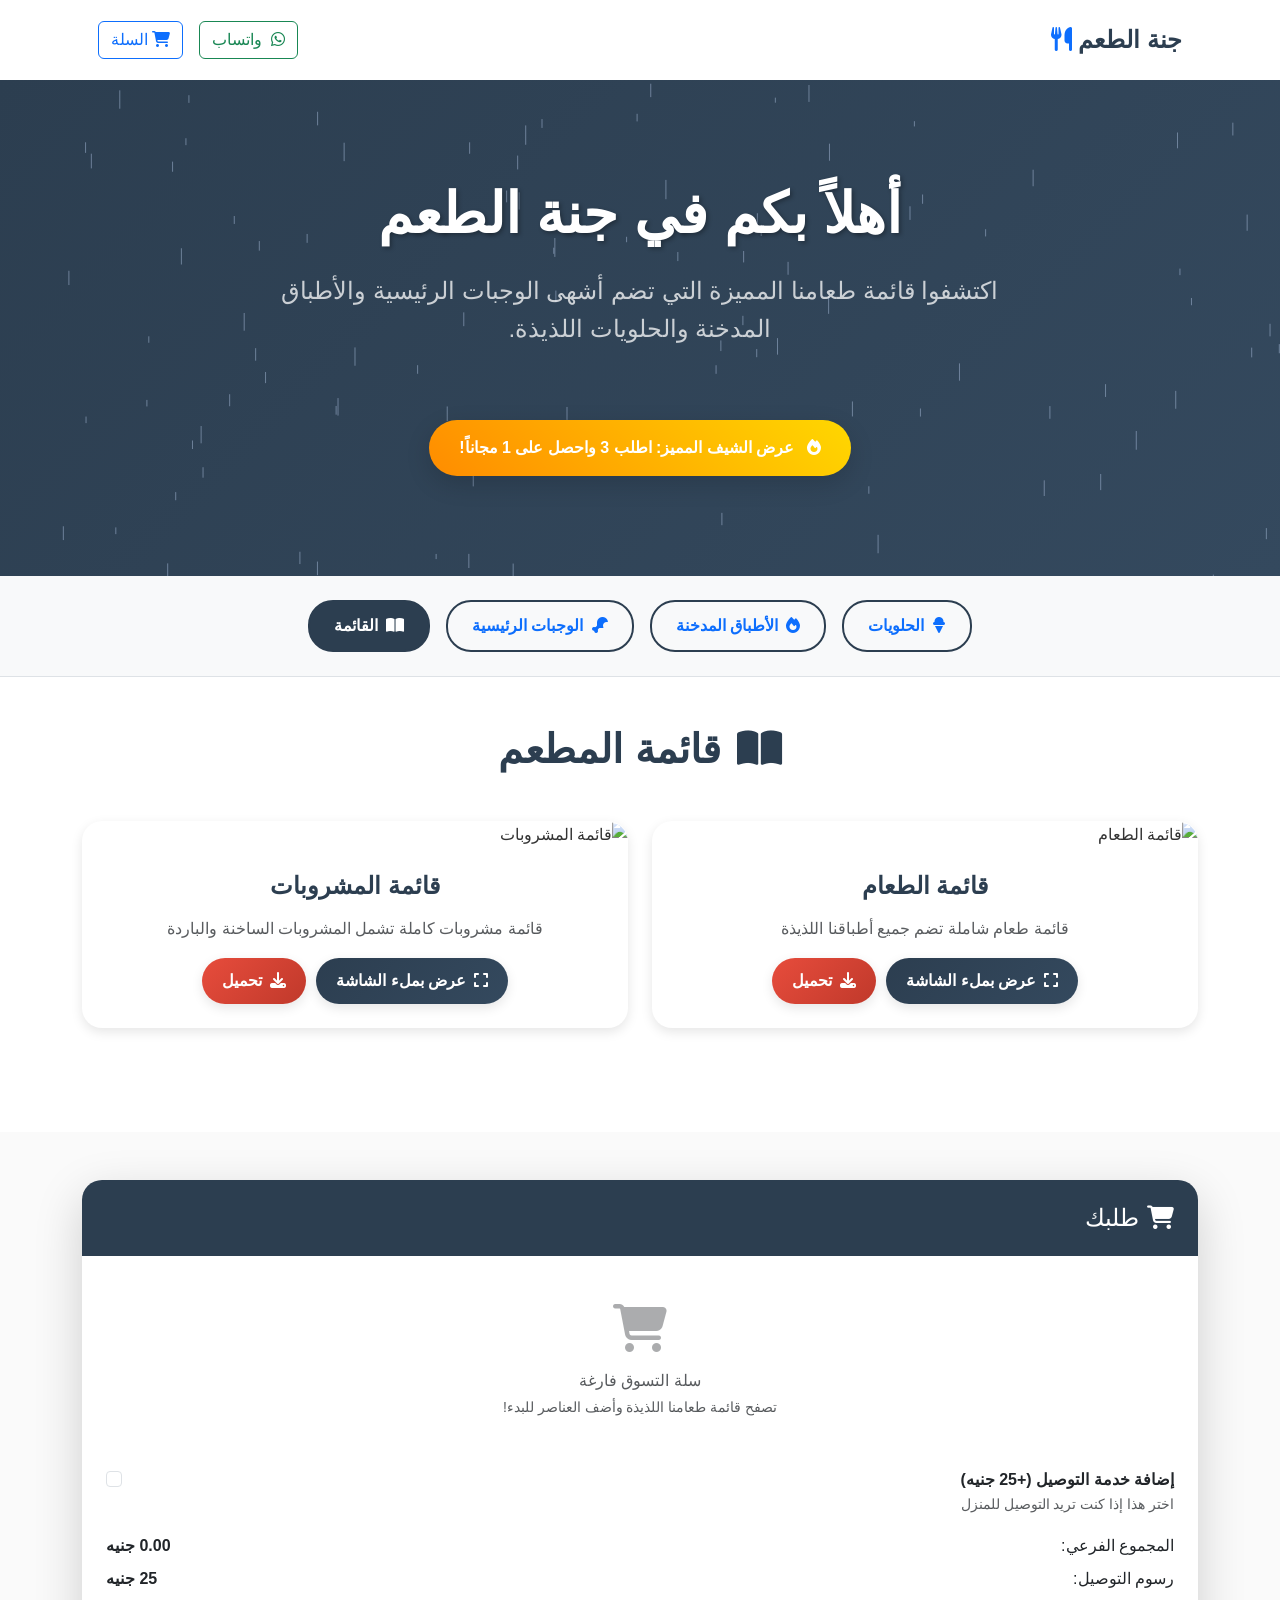
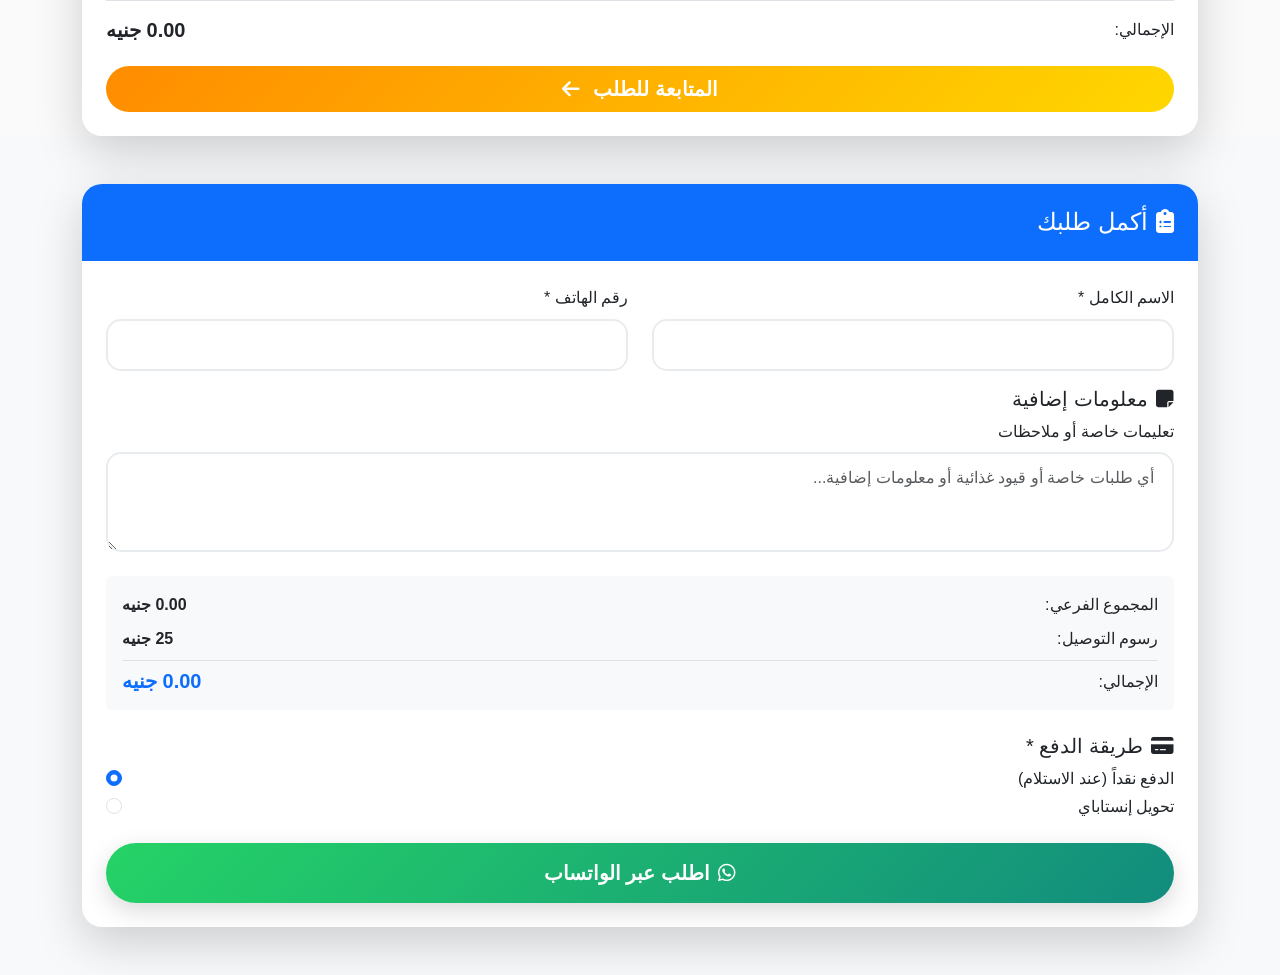
==== commit 85d3977e: "all good" ====
--- a/index.html
+++ b/index.html
@@ -1,9 +1,9 @@
 <!DOCTYPE html>
-<html lang="en">
+<html lang="ar" dir="rtl">
 <head>
     <meta charset="UTF-8">
     <meta name="viewport" content="width=device-width, initial-scale=1.0">
-    <title>Restaurant Menu - Delicious Meals</title>
+    <title>قائمة المطعم - وجبات شهية</title>
     <link href="https://cdnjs.cloudflare.com/ajax/libs/bootstrap/5.3.0/css/bootstrap.min.css" rel="stylesheet">
     <link href="https://cdnjs.cloudflare.com/ajax/libs/font-awesome/6.4.0/css/all.min.css" rel="stylesheet">
     <link rel="stylesheet" href="newPage.css">
@@ -13,17 +13,17 @@
     <nav class="navbar navbar-expand-lg navbar-light bg-white shadow-sm">
         <div class="container">
             <a class="navbar-brand fw-bold" href="#">
-                <i class="fas fa-utensils me-2 text-primary"></i>
-                <span id="site-title">Taste Heaven</span>
+                <i class="fas fa-utensils ms-2 text-primary"></i>
+                <span id="site-title">جنة الطعم</span>
             </a>
             <div class="d-flex align-items-center">
-                <button class="btn btn-outline-primary position-relative me-3" onclick="toggleCart()">
+                <button class="btn btn-outline-primary position-relative ms-3" onclick="toggleCart()">
                     <i class="fas fa-shopping-cart"></i>
-                    Cart
+                    السلة
                     <span id="cart-count" class="badge bg-danger position-absolute top-0 start-100 translate-middle" style="display: none;">0</span>
                 </button>
-                <a href="#" class="btn btn-outline-success me-3" id="whatsappNavButton" title="Order on WhatsApp">
-                    <i class="fab fa-whatsapp me-1"></i> WhatsApp
+                <a href="#" class="btn btn-outline-success ms-3" id="whatsappNavButton" title="اطلب عبر الواتساب">
+                    <i class="fab fa-whatsapp ms-1"></i> واتساب
                 </a>
             </div>
         </div>
@@ -35,13 +35,13 @@
         <div class="container">
             <div class="row justify-content-center">
                 <div class="col-md-10 col-lg-8">
-                    <h1 class="display-3 fw-bolder mb-4">Welcome to Taste Heaven</h1>
-                    <p class="lead fs-4 mb-5 opacity-75">Discover our exquisite menu featuring the finest main meals, premium smoking dishes, and delightful desserts.</p>
+                    <h1 class="display-3 fw-bolder mb-4">أهلاً بكم في جنة الطعم</h1>
+                    <p class="lead fs-4 mb-5 opacity-75">اكتشفوا قائمة طعامنا المميزة التي تضم أشهى الوجبات الرئيسية والأطباق المدخنة والحلويات اللذيذة.</p>
                 </div>
             </div>
             <div class="sale-badge-container text-center mt-4">
                  <div class="sale-badge d-inline-block">
-                    <i class="fas fa-fire me-2"></i> Chef's Special: Order 3 Get 1 Free!
+                    <i class="fas fa-fire ms-2"></i> عرض الشيف المميز: اطلب 3 واحصل على 1 مجاناً!
                 </div>
             </div>
         </div>
@@ -54,16 +54,16 @@
                 <div class="col-12">
                     <div class="d-flex justify-content-center flex-wrap gap-3">
                         <button class="btn btn-outline-primary category-btn active" data-category="menu">
-                            <i class="fas fa-book-open me-2"></i>Menu
+                            <i class="fas fa-book-open ms-2"></i>القائمة
                         </button>
                         <button class="btn btn-outline-primary category-btn" data-category="main-meals">
-                            <i class="fas fa-drumstick-bite me-2"></i>Main Meals
+                            <i class="fas fa-drumstick-bite ms-2"></i>الوجبات الرئيسية
                         </button>
                         <button class="btn btn-outline-primary category-btn" data-category="smoking-meals">
-                            <i class="fas fa-fire me-2"></i>Smoking Meals
+                            <i class="fas fa-fire ms-2"></i>الأطباق المدخنة
                         </button>
                         <button class="btn btn-outline-primary category-btn" data-category="desserts">
-                            <i class="fas fa-ice-cream me-2"></i>Desserts
+                            <i class="fas fa-ice-cream ms-2"></i>الحلويات
                         </button>
                     </div>
                 </div>
@@ -77,7 +77,7 @@
             <!-- Menu Section -->
             <div class="menu-category" id="menu">
                 <h2 class="section-title text-center mb-5">
-                    <i class="fas fa-book-open me-3"></i>Restaurant Menu
+                    <i class="fas fa-book-open ms-3"></i>قائمة المطعم
                 </h2>
                 <div class="row justify-content-center" id="menu-container">
                     <!-- Menu cards will be dynamically inserted here -->
@@ -87,7 +87,7 @@
             <!-- Main Meals Section -->
             <div class="menu-category" id="main-meals" style="display: none;">
                 <h2 class="section-title text-center mb-5">
-                    <i class="fas fa-drumstick-bite me-3"></i>Main Meals
+                    <i class="fas fa-drumstick-bite ms-3"></i>الوجبات الرئيسية
                 </h2>
                 <div class="row" id="main-meals-container">
                     <!-- Main meal cards will be dynamically inserted here -->
@@ -97,7 +97,7 @@
             <!-- Smoking Meals Section -->
             <div class="menu-category" id="smoking-meals" style="display: none;">
                 <h2 class="section-title text-center mb-5">
-                    <i class="fas fa-fire me-3"></i>Smoking Meals
+                    <i class="fas fa-fire ms-3"></i>الأطباق المدخنة
                 </h2>
                 <div class="row" id="smoking-meals-container">
                     <!-- Smoking meal cards will be dynamically inserted here -->
@@ -107,7 +107,7 @@
             <!-- Desserts Section -->
             <div class="menu-category" id="desserts" style="display: none;">
                 <h2 class="section-title text-center mb-5">
-                    <i class="fas fa-ice-cream me-3"></i>Desserts
+                    <i class="fas fa-ice-cream ms-3"></i>الحلويات
                 </h2>
                 <div class="row" id="desserts-container">
                     <!-- Dessert cards will be dynamically inserted here -->
@@ -120,7 +120,7 @@
     <div id="cartSection" class="container mt-5">
         <div class="card shadow-lg">
             <div class="card-header">
-                <h4 class="mb-0"><i class="fas fa-shopping-cart me-2"></i>Your Order</h4>
+                <h4 class="mb-0"><i class="fas fa-shopping-cart ms-2"></i>طلبك</h4>
             </div>
             <div class="card-body p-4">
                 <div id="cartItems" class="mb-4">
@@ -131,8 +131,8 @@
                     <div class="form-check">
                         <input class="form-check-input" type="checkbox" id="cartDeliveryOption" onchange="updateCartTotal()">
                         <label class="form-check-label" for="cartDeliveryOption">
-                            <strong>Add Delivery Service (+$25)</strong>
-                            <small class="text-muted d-block">Check this if you want home delivery</small>
+                            <strong>إضافة خدمة التوصيل (+25 جنيه)</strong>
+                            <small class="text-muted d-block">اختر هذا إذا كنت تريد التوصيل للمنزل</small>
                         </label>
                     </div>
                     
@@ -140,7 +140,7 @@
                     <div class="form-check mt-2" id="locationCheckContainer" style="display: none;">
                         <input class="form-check-input" type="checkbox" id="useCurrentLocation">
                         <label class="form-check-label" for="useCurrentLocation">
-                            Use my current location for delivery
+                            استخدم موقعي الحالي للتوصيل
                         </label>
                     </div>
                 </div>
@@ -148,22 +148,22 @@
                 <!-- Cart Total with Delivery -->
                 <div class="cart-summary">
                     <div class="d-flex justify-content-between align-items-center mb-2">
-                        <span>Subtotal:</span>
-                        <span id="cartSubtotal">$0.00</span>
+                        <span id="cartSubtotal">0 جنيه</span>
+                        <span>المجموع الفرعي:</span>
                     </div>
                     <div class="d-flex justify-content-between align-items-center mb-2" id="cartDeliveryFeeRow" style="display: none;">
-                        <span>Delivery Fee:</span>
-                        <span>$25.00</span>
+                        <span>25 جنيه</span>
+                        <span>رسوم التوصيل:</span>
                     </div>
                     <div class="d-flex justify-content-between align-items-center border-top pt-3">
-                        <h5 class="mb-0">Total:</h5>
-                        <h5 class="mb-0 cart-total" id="cartTotal">$0.00</h5>
+                        <h5 class="mb-0 cart-total" id="cartTotal">0 جنيه</h5>
+                        <span>الإجمالي:</span>
                     </div>
                 </div>
                 
                 <div class="text-center mt-4">
                     <button class="btn btn-checkout btn-lg w-100" onclick="proceedToOrder()">
-                        Proceed to Order <i class="fas fa-arrow-right ms-2"></i>
+                        المتابعة للطلب <i class="fas fa-arrow-left me-2"></i>
                     </button>
                 </div>
             </div>
@@ -175,17 +175,17 @@
         <div class="container">
             <div class="card shadow-lg">
                 <div class="card-header bg-primary text-white">
-                    <h4 class="mb-0"><i class="fas fa-clipboard-list me-2"></i>Complete Your Order</h4>
+                    <h4 class="mb-0"><i class="fas fa-clipboard-list ms-2"></i>أكمل طلبك</h4>
                 </div>
                 <div class="card-body p-4">
                     <form id="orderForm">
                         <div class="row">
                             <div class="col-md-6 mb-3">
-                                <label for="customerName" class="form-label">Full Name *</label>
+                                <label for="customerName" class="form-label">الاسم الكامل *</label>
                                 <input type="text" class="form-control" id="customerName" required>
                             </div>
                             <div class="col-md-6 mb-3">
-                                <label for="customerPhone" class="form-label">Phone Number *</label>
+                                <label for="customerPhone" class="form-label">رقم الهاتف *</label>
                                 <input type="tel" class="form-control" id="customerPhone" required>
                             </div>
                         </div>
@@ -194,49 +194,49 @@
 
                         <!-- Additional Notes Section -->
                         <div class="notes-section mb-4">
-                            <h5><i class="fas fa-sticky-note me-2"></i>Additional Information</h5>
+                            <h5><i class="fas fa-sticky-note ms-2"></i>معلومات إضافية</h5>
                             <div class="mb-3">
-                                <label for="customerNotes" class="form-label">Special Instructions or Notes</label>
-                                <textarea class="form-control" id="customerNotes" rows="3" placeholder="Any special requests, dietary restrictions, or additional information..."></textarea>
+                                <label for="customerNotes" class="form-label">تعليمات خاصة أو ملاحظات</label>
+                                <textarea class="form-control" id="customerNotes" rows="3" placeholder="أي طلبات خاصة أو قيود غذائية أو معلومات إضافية..."></textarea>
                             </div>
                         </div>
 
                         <!-- Order Summary -->
                         <div class="order-summary mb-4 p-3 bg-light rounded">
                             <div class="d-flex justify-content-between align-items-center mb-2">
-                                <span>Subtotal:</span>
-                                <span id="orderSubtotal">$0.00</span>
+                                <span id="orderSubtotal">0 جنيه</span>
+                                <span>المجموع الفرعي:</span>
                             </div>
                             <div class="d-flex justify-content-between align-items-center mb-2" id="deliveryFeeRow" style="display: none;">
-                                <span>Delivery Fee:</span>
-                                <span id="deliveryFeeAmount">$25.00</span>
+                                <span id="deliveryFeeAmount">25 جنيه</span>
+                                <span>رسوم التوصيل:</span>
                             </div>
                             <div class="d-flex justify-content-between align-items-center border-top pt-2">
-                                <h5 class="mb-0">Total:</h5>
-                                <h5 class="mb-0 text-primary" id="orderTotal">$0.00</h5>
+                                <h5 class="mb-0 text-primary" id="orderTotal">0 جنيه</h5>
+                                <span>الإجمالي:</span>
                             </div>
                         </div>
 
                         <!-- Payment Method -->
                         <div class="mb-4">
-                            <h5><i class="fas fa-credit-card me-2"></i>Payment Method *</h5>
+                            <h5><i class="fas fa-credit-card ms-2"></i>طريقة الدفع *</h5>
                             <div class="form-check">
                                 <input class="form-check-input" type="radio" name="paymentMethod" id="payInHand" value="Pay in Hand" required checked>
                                 <label class="form-check-label" for="payInHand">
-                                    Pay in Hand (Cash on Delivery)
+                                    الدفع نقداً (عند الاستلام)
                                 </label>
                             </div>
                             <div class="form-check">
                                 <input class="form-check-input" type="radio" name="paymentMethod" id="instapay" value="Instapay" required>
                                 <label class="form-check-label" for="instapay">
-                                    Instapay Transfer
+                                    تحويل إنستاباي
                                 </label>
                             </div>
                         </div>
 
                         <div class="text-center">
                             <button type="submit" class="btn whatsapp-btn btn-lg w-100">
-                                <i class="fab fa-whatsapp me-2"></i>Order via WhatsApp
+                                <i class="fab fa-whatsapp ms-2"></i>اطلب عبر الواتساب
                             </button>
                         </div>
                     </form>
@@ -255,7 +255,7 @@
     <div id="fullscreenModal" class="fullscreen-modal">
         <span class="modal-close" onclick="closeFullscreen()">&times;</span>
         <button class="modal-download" onclick="downloadCurrentImage()">
-            <i class="fas fa-download me-2"></i>Download
+            <i class="fas fa-download ms-2"></i>تحميل
         </button>
         <div class="fullscreen-modal-content">
             <img id="fullscreenImage" src="" alt="Menu">
--- a/newPage.css
+++ b/newPage.css
@@ -10,10 +10,49 @@
 }
 
 body {
-    font-family: 'Segoe UI', Tahoma, Geneva, Verdana, sans-serif;
+    font-family: 'Segoe UI', Tahoma, Geneva, Verdana, sans-serif, 'Arial Unicode MS';
     color: var(--text-color);
     line-height: 1.6;
     background: #fafafa;
+    direction: rtl;
+    text-align: right;
+}
+
+/* RTL Support */
+.navbar-brand {
+    direction: ltr;
+}
+
+.d-flex {
+    flex-direction: row-reverse;
+}
+
+.text-center {
+    text-align: center !important;
+}
+
+.btn {
+    direction: rtl;
+}
+
+/* RTL Price Display */
+.cart-summary .d-flex,
+.order-summary .d-flex {
+    justify-content: space-between;
+    text-align: right;
+}
+
+.cart-summary .d-flex span:first-child,
+.order-summary .d-flex span:first-child,
+.cart-summary .d-flex h5:first-child,
+.order-summary .d-flex h5:first-child {
+    text-align: left;
+    font-weight: bold;
+}
+
+.cart-summary .d-flex span:last-child,
+.order-summary .d-flex span:last-child {
+    text-align: right;
 }
 
 .hero-section {
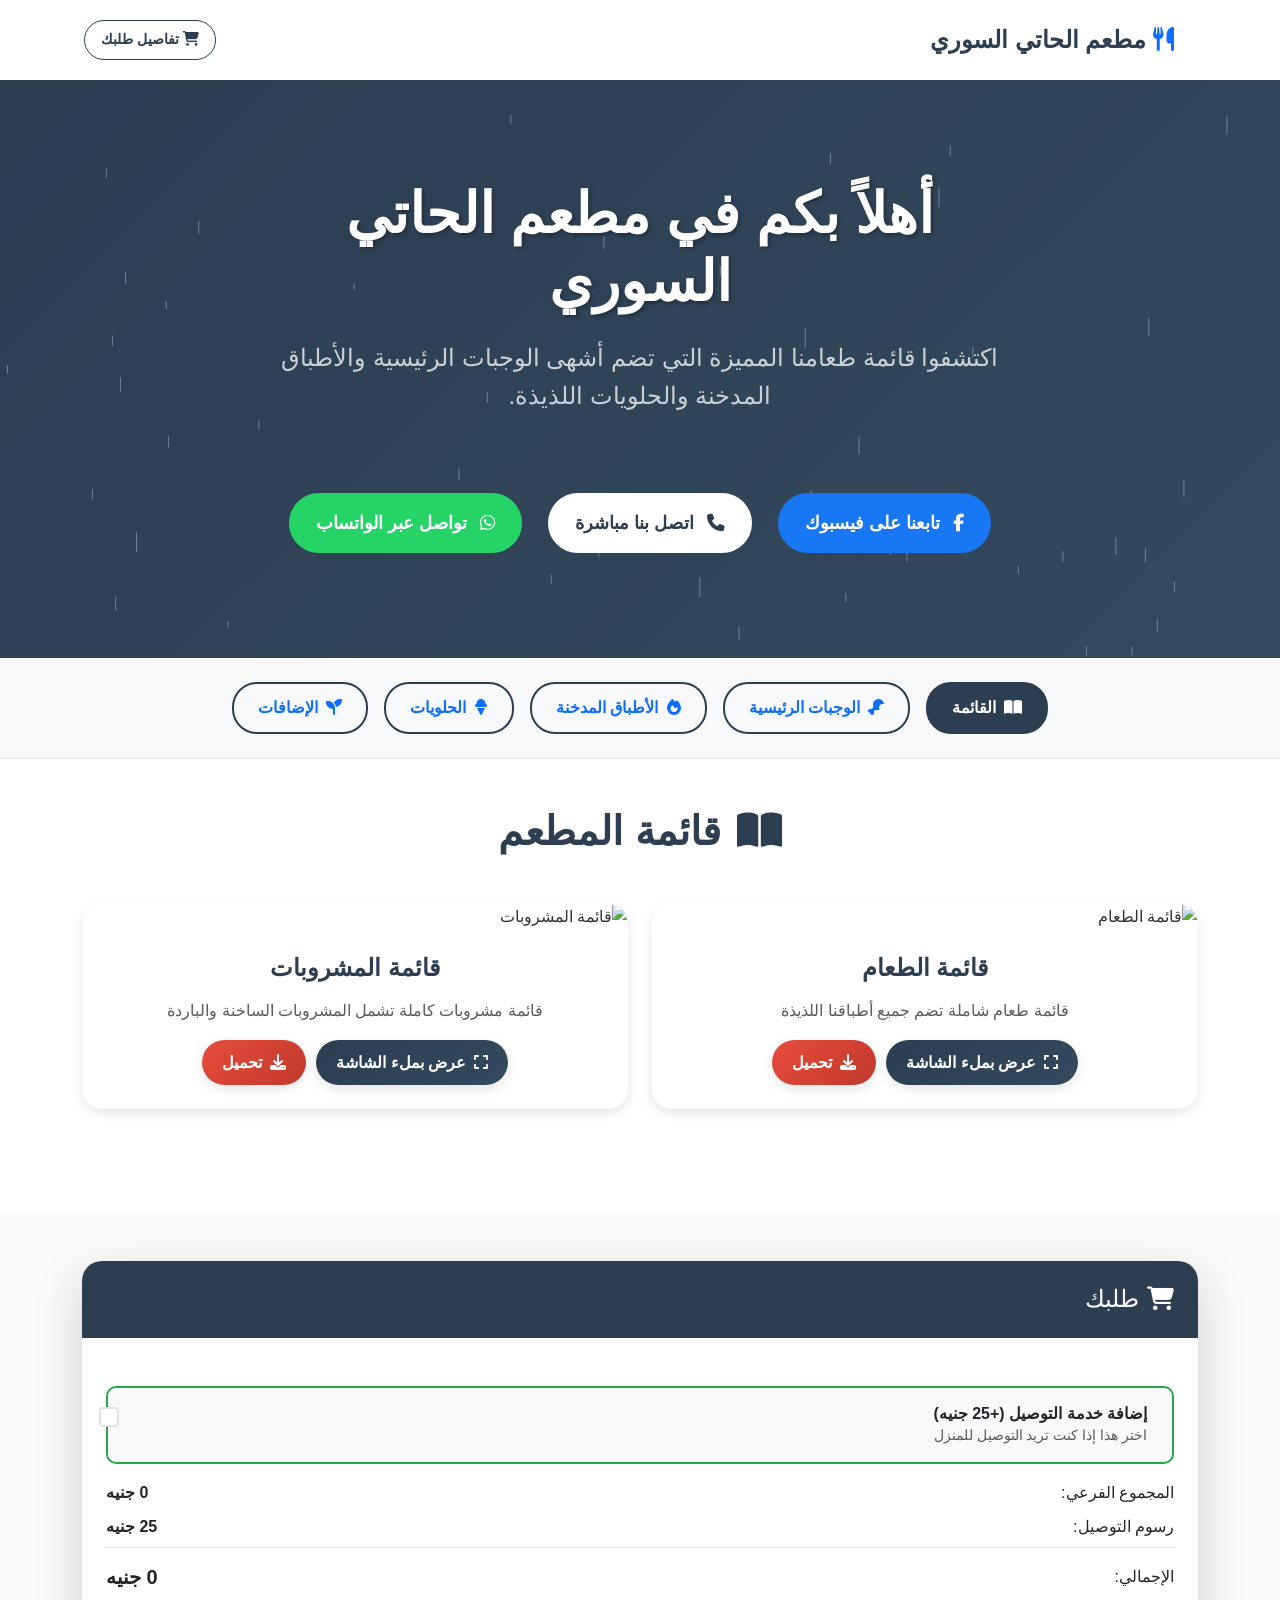
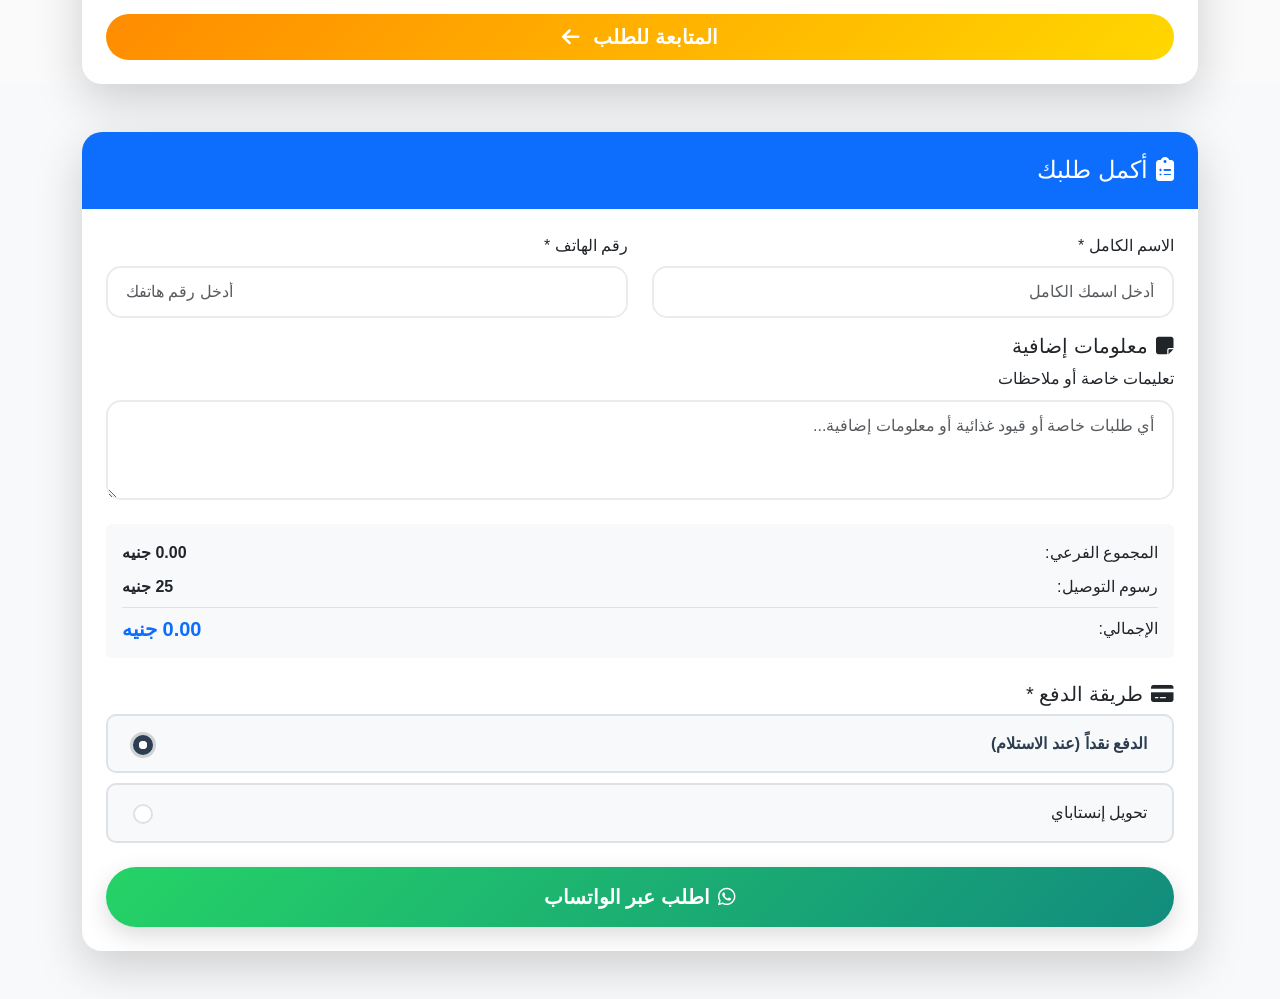
==== commit c9ba02f3: "all is good as a prototype" ====
--- a/index.html
+++ b/index.html
@@ -13,18 +13,15 @@
     <nav class="navbar navbar-expand-lg navbar-light bg-white shadow-sm">
         <div class="container">
             <a class="navbar-brand fw-bold" href="#">
-                <i class="fas fa-utensils ms-2 text-primary"></i>
-                <span id="site-title">جنة الطعم</span>
+                <span id="site-title">مطعم الحاتي السوري</span>
+                <i class="fas fa-utensils me-2 text-primary"></i>
             </a>
             <div class="d-flex align-items-center">
-                <button class="btn btn-outline-primary position-relative ms-3" onclick="toggleCart()">
+                <button class="btn btn-outline-primary position-relative" onclick="toggleCart()">
                     <i class="fas fa-shopping-cart"></i>
-                    السلة
+                    تفاصيل طلبك
                     <span id="cart-count" class="badge bg-danger position-absolute top-0 start-100 translate-middle" style="display: none;">0</span>
                 </button>
-                <a href="#" class="btn btn-outline-success ms-3" id="whatsappNavButton" title="اطلب عبر الواتساب">
-                    <i class="fab fa-whatsapp ms-1"></i> واتساب
-                </a>
             </div>
         </div>
     </nav>
@@ -35,13 +32,21 @@
         <div class="container">
             <div class="row justify-content-center">
                 <div class="col-md-10 col-lg-8">
-                    <h1 class="display-3 fw-bolder mb-4">أهلاً بكم في جنة الطعم</h1>
+                    <h1 class="display-3 fw-bolder mb-4">أهلاً بكم في مطعم الحاتي السوري</h1>
                     <p class="lead fs-4 mb-5 opacity-75">اكتشفوا قائمة طعامنا المميزة التي تضم أشهى الوجبات الرئيسية والأطباق المدخنة والحلويات اللذيذة.</p>
                 </div>
             </div>
-            <div class="sale-badge-container text-center mt-4">
-                 <div class="sale-badge d-inline-block">
-                    <i class="fas fa-fire ms-2"></i> عرض الشيف المميز: اطلب 3 واحصل على 1 مجاناً!
+            <div class="hero-contact-buttons text-center mt-4">
+                <div class="d-flex justify-content-center flex-wrap gap-3">
+                    <a href="#" class="btn btn-hero btn-outline-success" id="whatsappHeroButton" title="تواصل معنا عبر الواتساب">
+                        <i class="fab fa-whatsapp ms-2"></i> تواصل عبر الواتساب
+                    </a>
+                    <a href="tel:+201157299077" class="btn btn-hero btn-outline-light" id="callHeroButton" title="اتصل بنا مباشرة">
+                        <i class="fas fa-phone ms-2"></i> اتصل بنا مباشرة
+                    </a>
+                    <a href="https://www.facebook.com/profile.php?id=100063558663777" target="_blank" class="btn btn-hero btn-outline-info" id="facebookHeroButton" title="تابعونا على الفيسبوك">
+                        <i class="fab fa-facebook-f ms-2"></i> تابعنا على فيسبوك
+                    </a>
                 </div>
             </div>
         </div>
@@ -53,18 +58,21 @@
             <div class="row justify-content-center">
                 <div class="col-12">
                     <div class="d-flex justify-content-center flex-wrap gap-3">
+                        <button class="btn btn-outline-primary category-btn" data-category="appetizers">
+                            <i class="fas fa-seedling ms-2"></i>الإضافات
+                        </button>
+                        <button class="btn btn-outline-primary category-btn" data-category="desserts">
+                            <i class="fas fa-ice-cream ms-2"></i>الحلويات
+                        </button>
+                        <button class="btn btn-outline-primary category-btn" data-category="smoking-meals">
+                            <i class="fas fa-fire ms-2"></i>الأطباق المدخنة
+                        </button>
+                        <button class="btn btn-outline-primary category-btn" data-category="main-meals">
+                            <i class="fas fa-drumstick-bite ms-2"></i>الوجبات الرئيسية
+                        </button>
                         <button class="btn btn-outline-primary category-btn active" data-category="menu">
                             <i class="fas fa-book-open ms-2"></i>القائمة
                         </button>
-                        <button class="btn btn-outline-primary category-btn" data-category="main-meals">
-                            <i class="fas fa-drumstick-bite ms-2"></i>الوجبات الرئيسية
-                        </button>
-                        <button class="btn btn-outline-primary category-btn" data-category="smoking-meals">
-                            <i class="fas fa-fire ms-2"></i>الأطباق المدخنة
-                        </button>
-                        <button class="btn btn-outline-primary category-btn" data-category="desserts">
-                            <i class="fas fa-ice-cream ms-2"></i>الحلويات
-                        </button>
                     </div>
                 </div>
             </div>
@@ -74,43 +82,53 @@
     <!-- Menu Section -->
     <section class="menu-section py-5">
         <div class="container">
-            <!-- Menu Section -->
+            <!-- Appetizers Section (Rightmost) -->
+            <div class="menu-category" id="appetizers" style="display: none;">
+                <h2 class="section-title text-center mb-5">
+                    <i class="fas fa-seedling ms-3"></i>الإضافات والمقبلات
+                </h2>
+                <div class="row" id="appetizers-container">
+                    <!-- Appetizer cards will be dynamically inserted here -->
+                </div>
+            </div>
+
+            <!-- Desserts Section -->
+            <div class="menu-category" id="desserts" style="display: none;">
+                <h2 class="section-title text-center mb-5">
+                    <i class="fas fa-ice-cream ms-3"></i>الحلويات
+                </h2>
+                <div class="row" id="desserts-container">
+                    <!-- Dessert cards will be dynamically inserted here -->
+                </div>
+            </div>
+
+            <!-- Smoking Meals Section -->
+            <div class="menu-category" id="smoking-meals" style="display: none;">
+                <h2 class="section-title text-center mb-5">
+                    <i class="fas fa-fire ms-3"></i>الأطباق المدخنة
+                </h2>
+                <div class="row" id="smoking-meals-container">
+                    <!-- Smoking meal cards will be dynamically inserted here -->
+                </div>
+            </div>
+
+            <!-- Main Meals Section -->
+            <div class="menu-category" id="main-meals" style="display: none;">
+                <h2 class="section-title text-center mb-5">
+                    <i class="fas fa-drumstick-bite ms-3"></i>الوجبات الرئيسية
+                </h2>
+                <div class="row" id="main-meals-container">
+                    <!-- Main meal cards will be dynamically inserted here -->
+                </div>
+            </div>
+
+            <!-- Menu Section (Leftmost) -->
             <div class="menu-category" id="menu">
                 <h2 class="section-title text-center mb-5">
                     <i class="fas fa-book-open ms-3"></i>قائمة المطعم
                 </h2>
                 <div class="row justify-content-center" id="menu-container">
                     <!-- Menu cards will be dynamically inserted here -->
-                </div>
-            </div>
-
-            <!-- Main Meals Section -->
-            <div class="menu-category" id="main-meals" style="display: none;">
-                <h2 class="section-title text-center mb-5">
-                    <i class="fas fa-drumstick-bite ms-3"></i>الوجبات الرئيسية
-                </h2>
-                <div class="row" id="main-meals-container">
-                    <!-- Main meal cards will be dynamically inserted here -->
-                </div>
-            </div>
-
-            <!-- Smoking Meals Section -->
-            <div class="menu-category" id="smoking-meals" style="display: none;">
-                <h2 class="section-title text-center mb-5">
-                    <i class="fas fa-fire ms-3"></i>الأطباق المدخنة
-                </h2>
-                <div class="row" id="smoking-meals-container">
-                    <!-- Smoking meal cards will be dynamically inserted here -->
-                </div>
-            </div>
-
-            <!-- Desserts Section -->
-            <div class="menu-category" id="desserts" style="display: none;">
-                <h2 class="section-title text-center mb-5">
-                    <i class="fas fa-ice-cream ms-3"></i>الحلويات
-                </h2>
-                <div class="row" id="desserts-container">
-                    <!-- Dessert cards will be dynamically inserted here -->
                 </div>
             </div>
         </div>
@@ -182,11 +200,15 @@
                         <div class="row">
                             <div class="col-md-6 mb-3">
                                 <label for="customerName" class="form-label">الاسم الكامل *</label>
-                                <input type="text" class="form-control" id="customerName" required>
+                                <input type="text" class="form-control" id="customerName" required 
+                                       placeholder="أدخل اسمك الكامل" 
+                                       title="يرجى ملء هذا الحقل">
                             </div>
                             <div class="col-md-6 mb-3">
                                 <label for="customerPhone" class="form-label">رقم الهاتف *</label>
-                                <input type="tel" class="form-control" id="customerPhone" required>
+                                <input type="tel" class="form-control" id="customerPhone" required 
+                                       placeholder="أدخل رقم هاتفك" 
+                                       title="يرجى ملء هذا الحقل">
                             </div>
                         </div>
 
--- a/newPage.css
+++ b/newPage.css
@@ -35,6 +35,96 @@
     direction: rtl;
 }
 
+/* Enhanced Checkbox Styling */
+.form-check {
+    background: #f8f9fa;
+    border: 2px solid #dee2e6;
+    border-radius: 10px;
+    padding: 15px;
+    margin-bottom: 10px;
+    transition: all 0.3s ease;
+}
+
+.form-check:hover {
+    border-color: var(--primary-color);
+    background: #ffffff;
+    box-shadow: 0 2px 8px rgba(44, 62, 80, 0.1);
+}
+
+.form-check-input:checked + .form-check-label {
+    color: var(--primary-color);
+    font-weight: 600;
+}
+
+.form-check-input {
+    margin-left: 10px;
+    width: 20px;
+    height: 20px;
+    border: 2px solid #dee2e6;
+    border-radius: 4px;
+    transition: all 0.3s ease;
+}
+
+.form-check-input:checked {
+    background-color: var(--primary-color);
+    border-color: var(--primary-color);
+    box-shadow: 0 0 0 3px rgba(44, 62, 80, 0.2);
+}
+
+.form-check-input:focus {
+    border-color: var(--primary-color);
+    outline: none;
+    box-shadow: 0 0 0 3px rgba(44, 62, 80, 0.2);
+}
+
+.form-check-label {
+    cursor: pointer;
+    font-size: 1rem;
+    line-height: 1.4;
+    margin-right: 10px;
+}
+
+.delivery-option .form-check {
+    border-color: #28a745;
+}
+
+.delivery-option .form-check:hover {
+    border-color: #1e7e34;
+    background: #f8fff9;
+}
+
+.delivery-option .form-check-input:checked {
+    background-color: #28a745;
+    border-color: #28a745;
+}
+
+/* Radio Button Styling for Payment Methods */
+.form-check input[type="radio"] {
+    width: 20px;
+    height: 20px;
+    border: 2px solid #dee2e6;
+    border-radius: 50%;
+    margin-left: 10px;
+}
+
+.form-check input[type="radio"]:checked {
+    background-color: var(--primary-color);
+    border-color: var(--primary-color);
+    position: relative;
+}
+
+.form-check input[type="radio"]:checked::before {
+    content: '';
+    position: absolute;
+    top: 50%;
+    left: 50%;
+    transform: translate(-50%, -50%);
+    width: 8px;
+    height: 8px;
+    background-color: white;
+    border-radius: 50%;
+}
+
 /* RTL Price Display */
 .cart-summary .d-flex,
 .order-summary .d-flex {
@@ -91,19 +181,61 @@
     opacity: 0.9;
 }
 
-.sale-badge {
-    background: linear-gradient(45deg, var(--restaurant-orange), var(--restaurant-gold));
-    color: white;
-    padding: 15px 30px;
-    border-radius: 50px;
-    font-weight: bold;
-    box-shadow: var(--shadow-dark);
-    animation: pulse-badge 2s infinite;
-}
-
-@keyframes pulse-badge {
-    0%, 100% { transform: scale(1); }
-    50% { transform: scale(1.05); }
+/* Hero Contact Buttons */
+.hero-contact-buttons .btn-hero {
+    padding: 15px 25px;
+    font-size: 1.1rem;
+    font-weight: 600;
+    border-radius: 30px;
+    transition: all 0.4s ease;
+    backdrop-filter: blur(10px);
+    border-width: 2px;
+    text-decoration: none;
+    margin: 5px;
+}
+
+.hero-contact-buttons .btn-hero:hover {
+    transform: translateY(-3px);
+    box-shadow: 0 8px 25px rgba(0,0,0,0.3);
+}
+
+/* WhatsApp Button in Hero - Filled */
+.hero-contact-buttons .btn-outline-success {
+    background-color: #25d366;
+    border-color: #25d366;
+    color: white;
+}
+
+.hero-contact-buttons .btn-outline-success:hover {
+    background-color: #1eb854;
+    border-color: #1eb854;
+    color: white;
+}
+
+/* Call Button in Hero - Filled */
+.hero-contact-buttons .btn-outline-light {
+    background-color: white;
+    border-color: white;
+    color: var(--primary-color);
+}
+
+.hero-contact-buttons .btn-outline-light:hover {
+    background-color: #f8f9fa;
+    border-color: #f8f9fa;
+    color: var(--primary-color);
+}
+
+/* Facebook Button in Hero - Filled */
+.hero-contact-buttons .btn-outline-info {
+    background-color: #1877f2;
+    border-color: #1877f2;
+    color: white;
+}
+
+.hero-contact-buttons .btn-outline-info:hover {
+    background-color: #166fe5;
+    border-color: #166fe5;
+    color: white;
 }
 
 /* Menu Navigation */
@@ -579,6 +711,106 @@
     color: var(--primary-color);
 }
 
+/* Enhanced Navbar Button Styling */
+.navbar .btn {
+    font-size: 0.9rem;
+    font-weight: 600;
+    padding: 8px 16px;
+    border-radius: 25px;
+    transition: all 0.3s ease;
+    white-space: nowrap;
+    margin: 0 2px;
+}
+
+.navbar .btn:hover {
+    transform: translateY(-2px);
+    box-shadow: 0 4px 12px rgba(0,0,0,0.15);
+}
+
+/* WhatsApp Button Enhanced */
+.navbar .btn-outline-success {
+    border-color: #25d366;
+    color: #25d366;
+}
+
+.navbar .btn-outline-success:hover {
+    background-color: #25d366;
+    border-color: #25d366;
+    color: white;
+}
+
+/* Call Button Enhanced */
+.navbar .btn-outline-primary {
+    border-color: var(--primary-color);
+    color: var(--primary-color);
+}
+
+.navbar .btn-outline-primary:hover {
+    background-color: var(--primary-color);
+    border-color: var(--primary-color);
+    color: white;
+}
+
+/* Facebook Button Enhanced */
+.navbar .btn-outline-info {
+    border-color: #1877f2;
+    color: #1877f2;
+}
+
+.navbar .btn-outline-info:hover {
+    background-color: #1877f2;
+    border-color: #1877f2;
+    color: white;
+}
+
+/* Responsive navbar enhancements */
+@media (max-width: 992px) {
+    .navbar .d-flex {
+        flex-direction: column;
+        gap: 8px !important;
+        align-items: stretch;
+        width: 100%;
+    }
+    
+    .navbar .btn {
+        font-size: 0.85rem;
+        padding: 10px 12px;
+        text-align: center;
+    }
+}
+
+@media (max-width: 768px) {
+    .navbar .container {
+        flex-direction: column;
+        align-items: center;
+        gap: 15px;
+    }
+    
+    .navbar .d-flex {
+        flex-direction: row;
+        flex-wrap: wrap;
+        justify-content: center;
+        gap: 8px !important;
+    }
+    
+    .navbar .btn {
+        font-size: 0.8rem;
+        padding: 8px 12px;
+        min-width: auto;
+    }
+}
+
+@media (max-width: 576px) {
+    .navbar .btn {
+        font-size: 0.75rem;
+        padding: 6px 10px;
+    }
+    
+    .navbar .btn i {
+        margin-left: 4px !important;
+    }
+}
+
 /* Toast Notifications */
 #toast-container {
     position: fixed;
@@ -633,9 +865,10 @@
         margin-bottom: 1.5rem;
     }
     
-    .sale-badge {
-        padding: 10px 20px;
-        font-size: 14px;
+    .hero-contact-buttons .btn-hero {
+        padding: 12px 20px;
+        font-size: 0.95rem;
+        margin: 8px 4px;
     }
     
     /* Menu navigation improvements */
@@ -864,6 +1097,23 @@
         font-size: 1rem;
     }
     
+    .hero-contact-buttons {
+        margin-top: 2rem !important;
+    }
+    
+    .hero-contact-buttons .d-flex {
+        flex-direction: column;
+        gap: 12px !important;
+        align-items: center;
+    }
+    
+    .hero-contact-buttons .btn-hero {
+        padding: 14px 24px;
+        font-size: 1rem;
+        width: 280px;
+        text-align: center;
+    }
+    
     .category-btn {
         padding: 6px 12px;
         font-size: 12px;
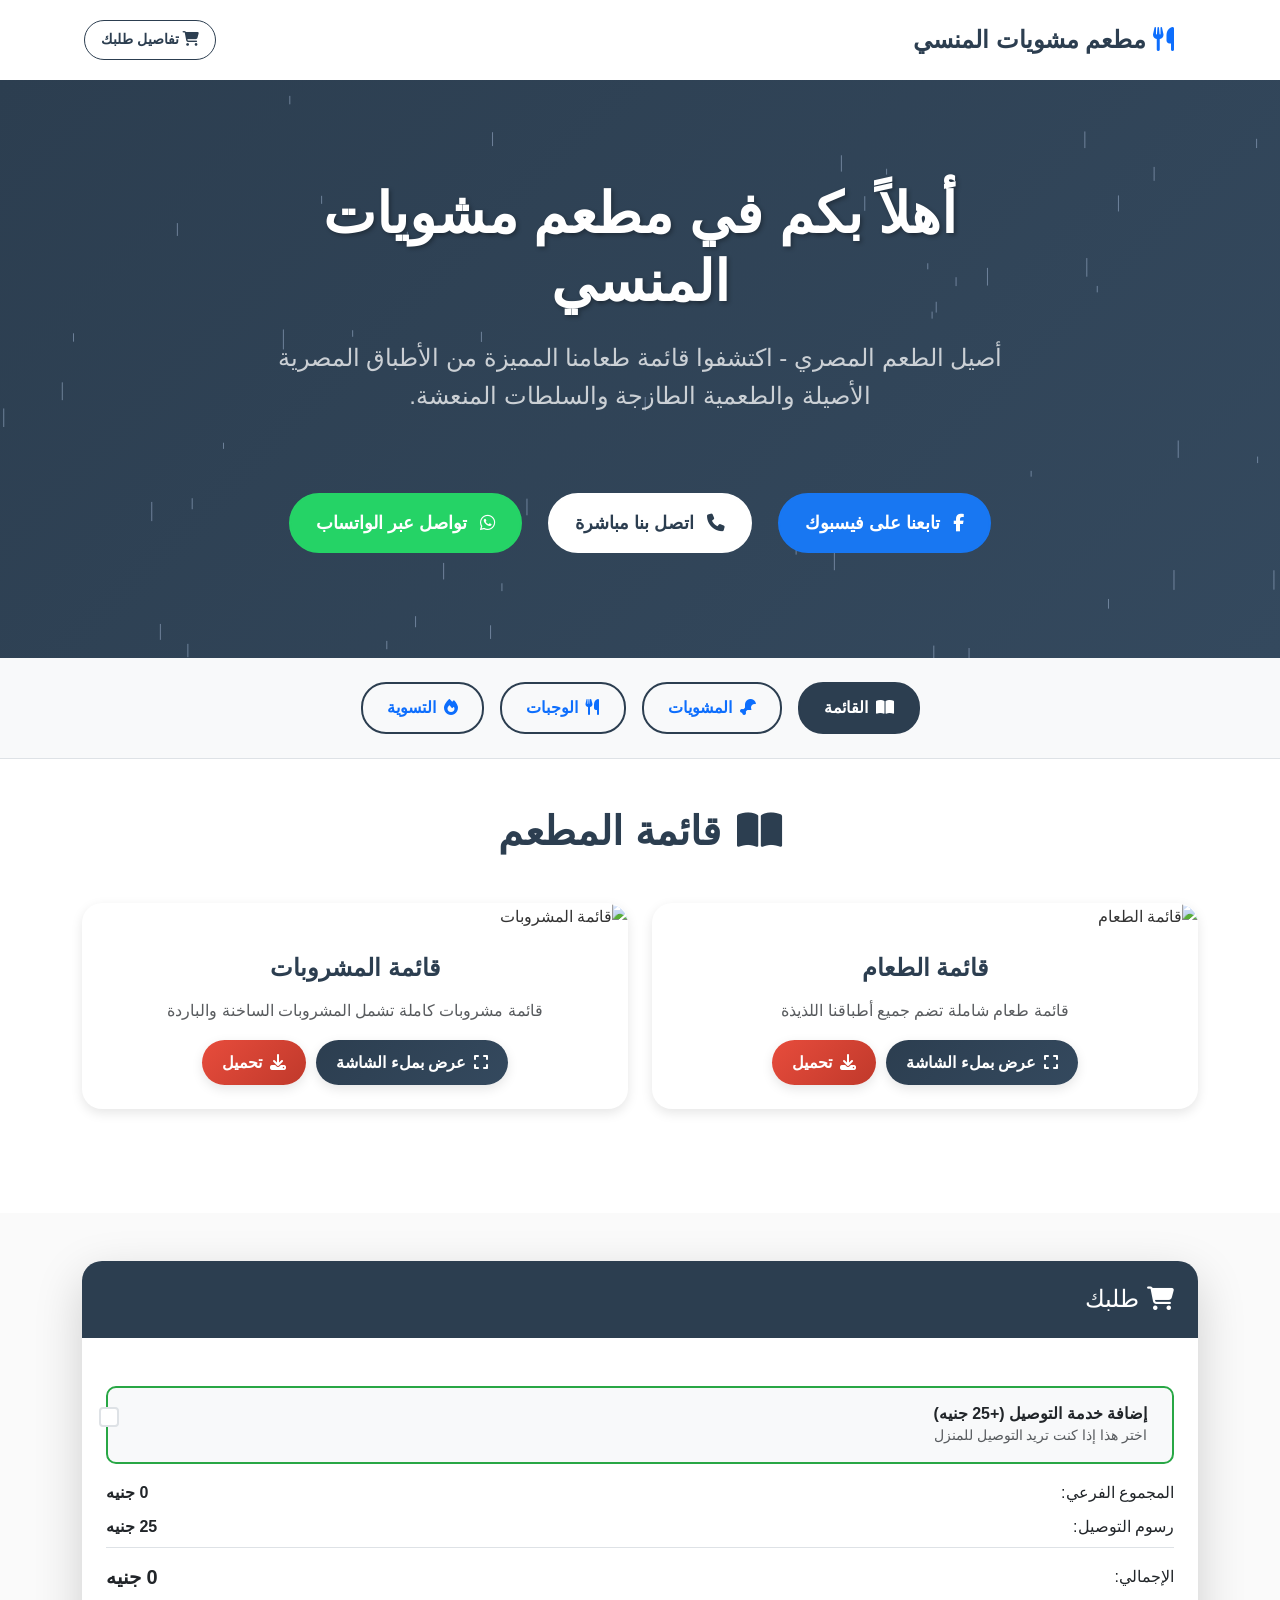
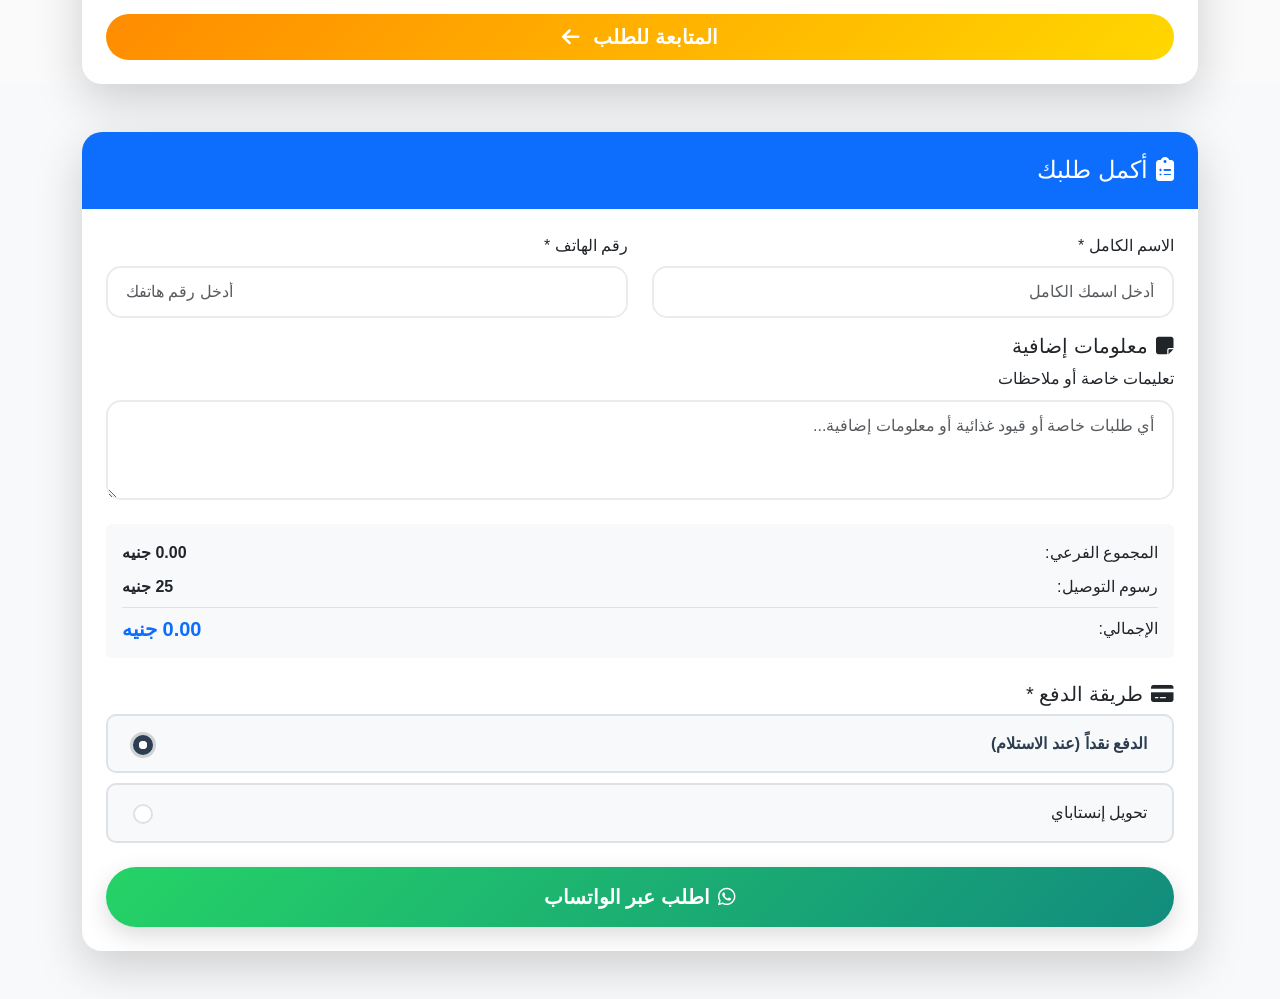
==== commit 68a780a2: "done" ====
--- a/index.html
+++ b/index.html
@@ -13,7 +13,7 @@
     <nav class="navbar navbar-expand-lg navbar-light bg-white shadow-sm">
         <div class="container">
             <a class="navbar-brand fw-bold" href="#">
-                <span id="site-title">مطعم الحاتي السوري</span>
+                <span id="site-title">مطعم مشويات المنسي</span>
                 <i class="fas fa-utensils me-2 text-primary"></i>
             </a>
             <div class="d-flex align-items-center">
@@ -32,8 +32,8 @@
         <div class="container">
             <div class="row justify-content-center">
                 <div class="col-md-10 col-lg-8">
-                    <h1 class="display-3 fw-bolder mb-4">أهلاً بكم في مطعم الحاتي السوري</h1>
-                    <p class="lead fs-4 mb-5 opacity-75">اكتشفوا قائمة طعامنا المميزة التي تضم أشهى الوجبات الرئيسية والأطباق المدخنة والحلويات اللذيذة.</p>
+                    <h1 class="display-3 fw-bolder mb-4">أهلاً بكم في مطعم مشويات المنسي</h1>
+                    <p class="lead fs-4 mb-5 opacity-75">أصيل الطعم المصري - اكتشفوا قائمة طعامنا المميزة من الأطباق المصرية الأصيلة والطعمية الطازجة والسلطات المنعشة.</p>
                 </div>
             </div>
             <div class="hero-contact-buttons text-center mt-4">
@@ -58,17 +58,14 @@
             <div class="row justify-content-center">
                 <div class="col-12">
                     <div class="d-flex justify-content-center flex-wrap gap-3">
-                        <button class="btn btn-outline-primary category-btn" data-category="appetizers">
-                            <i class="fas fa-seedling ms-2"></i>الإضافات
-                        </button>
-                        <button class="btn btn-outline-primary category-btn" data-category="desserts">
-                            <i class="fas fa-ice-cream ms-2"></i>الحلويات
-                        </button>
-                        <button class="btn btn-outline-primary category-btn" data-category="smoking-meals">
-                            <i class="fas fa-fire ms-2"></i>الأطباق المدخنة
-                        </button>
-                        <button class="btn btn-outline-primary category-btn" data-category="main-meals">
-                            <i class="fas fa-drumstick-bite ms-2"></i>الوجبات الرئيسية
+                        <button class="btn btn-outline-primary category-btn" data-category="cooking">
+                            <i class="fas fa-fire ms-2"></i>التسوية
+                        </button>
+                        <button class="btn btn-outline-primary category-btn" data-category="meals">
+                            <i class="fas fa-utensils ms-2"></i>الوجبات
+                        </button>
+                        <button class="btn btn-outline-primary category-btn" data-category="grilled">
+                            <i class="fas fa-drumstick-bite ms-2"></i>المشويات
                         </button>
                         <button class="btn btn-outline-primary category-btn active" data-category="menu">
                             <i class="fas fa-book-open ms-2"></i>القائمة
@@ -82,53 +79,43 @@
     <!-- Menu Section -->
     <section class="menu-section py-5">
         <div class="container">
-            <!-- Appetizers Section (Rightmost) -->
-            <div class="menu-category" id="appetizers" style="display: none;">
-                <h2 class="section-title text-center mb-5">
-                    <i class="fas fa-seedling ms-3"></i>الإضافات والمقبلات
-                </h2>
-                <div class="row" id="appetizers-container">
-                    <!-- Appetizer cards will be dynamically inserted here -->
-                </div>
-            </div>
-
-            <!-- Desserts Section -->
-            <div class="menu-category" id="desserts" style="display: none;">
-                <h2 class="section-title text-center mb-5">
-                    <i class="fas fa-ice-cream ms-3"></i>الحلويات
-                </h2>
-                <div class="row" id="desserts-container">
-                    <!-- Dessert cards will be dynamically inserted here -->
-                </div>
-            </div>
-
-            <!-- Smoking Meals Section -->
-            <div class="menu-category" id="smoking-meals" style="display: none;">
-                <h2 class="section-title text-center mb-5">
-                    <i class="fas fa-fire ms-3"></i>الأطباق المدخنة
-                </h2>
-                <div class="row" id="smoking-meals-container">
-                    <!-- Smoking meal cards will be dynamically inserted here -->
-                </div>
-            </div>
-
-            <!-- Main Meals Section -->
-            <div class="menu-category" id="main-meals" style="display: none;">
-                <h2 class="section-title text-center mb-5">
-                    <i class="fas fa-drumstick-bite ms-3"></i>الوجبات الرئيسية
-                </h2>
-                <div class="row" id="main-meals-container">
-                    <!-- Main meal cards will be dynamically inserted here -->
-                </div>
-            </div>
-
-            <!-- Menu Section (Leftmost) -->
+            <!-- Menu Section -->
             <div class="menu-category" id="menu">
                 <h2 class="section-title text-center mb-5">
                     <i class="fas fa-book-open ms-3"></i>قائمة المطعم
                 </h2>
                 <div class="row justify-content-center" id="menu-container">
                     <!-- Menu cards will be dynamically inserted here -->
+                </div>
+            </div>
+
+            <!-- Grilled Section -->
+            <div class="menu-category" id="grilled" style="display: none;">
+                <h2 class="section-title text-center mb-5">
+                    <i class="fas fa-drumstick-bite ms-3"></i>المشويات
+                </h2>
+                <div class="row" id="grilled-container">
+                    <!-- Grilled item cards will be dynamically inserted here -->
+                </div>
+            </div>
+
+            <!-- Meals Section -->
+            <div class="menu-category" id="meals" style="display: none;">
+                <h2 class="section-title text-center mb-5">
+                    <i class="fas fa-utensils ms-3"></i>الوجبات
+                </h2>
+                <div class="row" id="meals-container">
+                    <!-- Meal item cards will be dynamically inserted here -->
+                </div>
+            </div>
+
+            <!-- Cooking Section -->
+            <div class="menu-category" id="cooking" style="display: none;">
+                <h2 class="section-title text-center mb-5">
+                    <i class="fas fa-fire ms-3"></i>التسوية
+                </h2>
+                <div class="row" id="cooking-container">
+                    <!-- Cooking service cards will be dynamically inserted here -->
                 </div>
             </div>
         </div>
